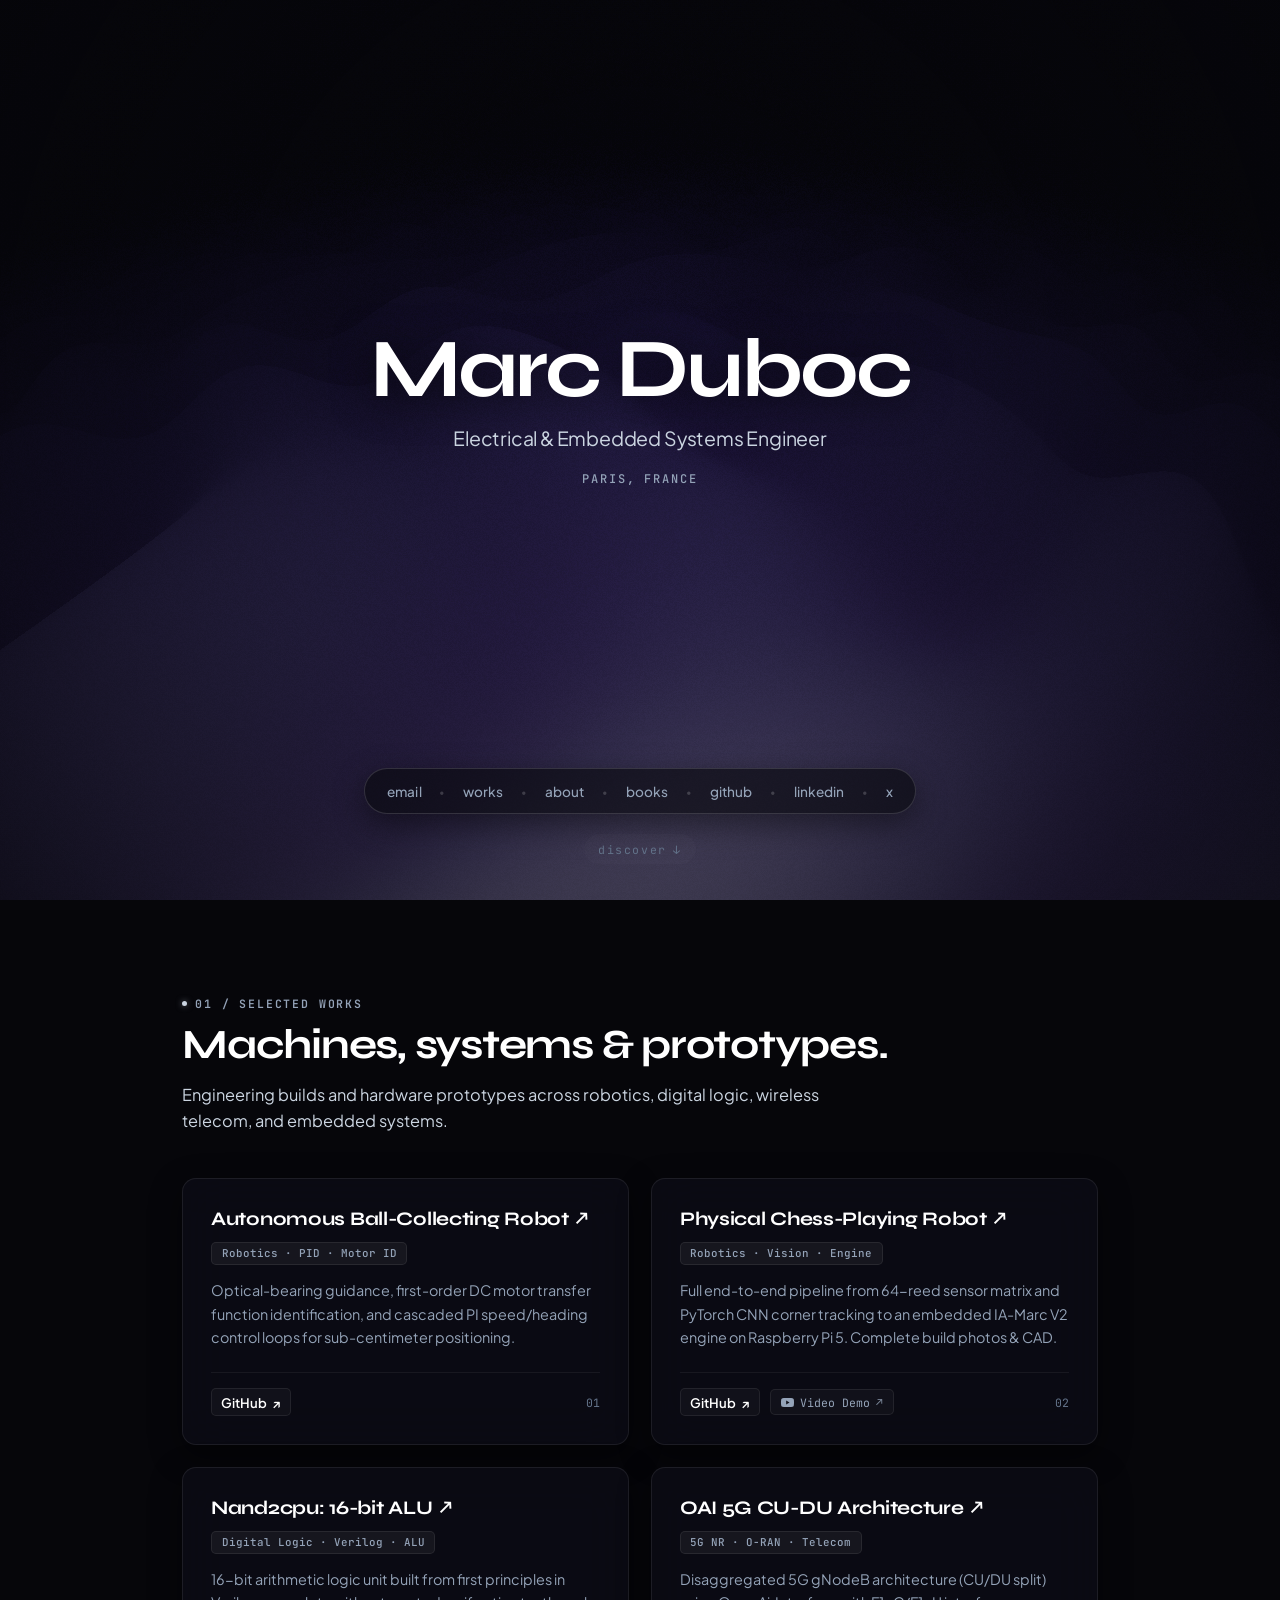
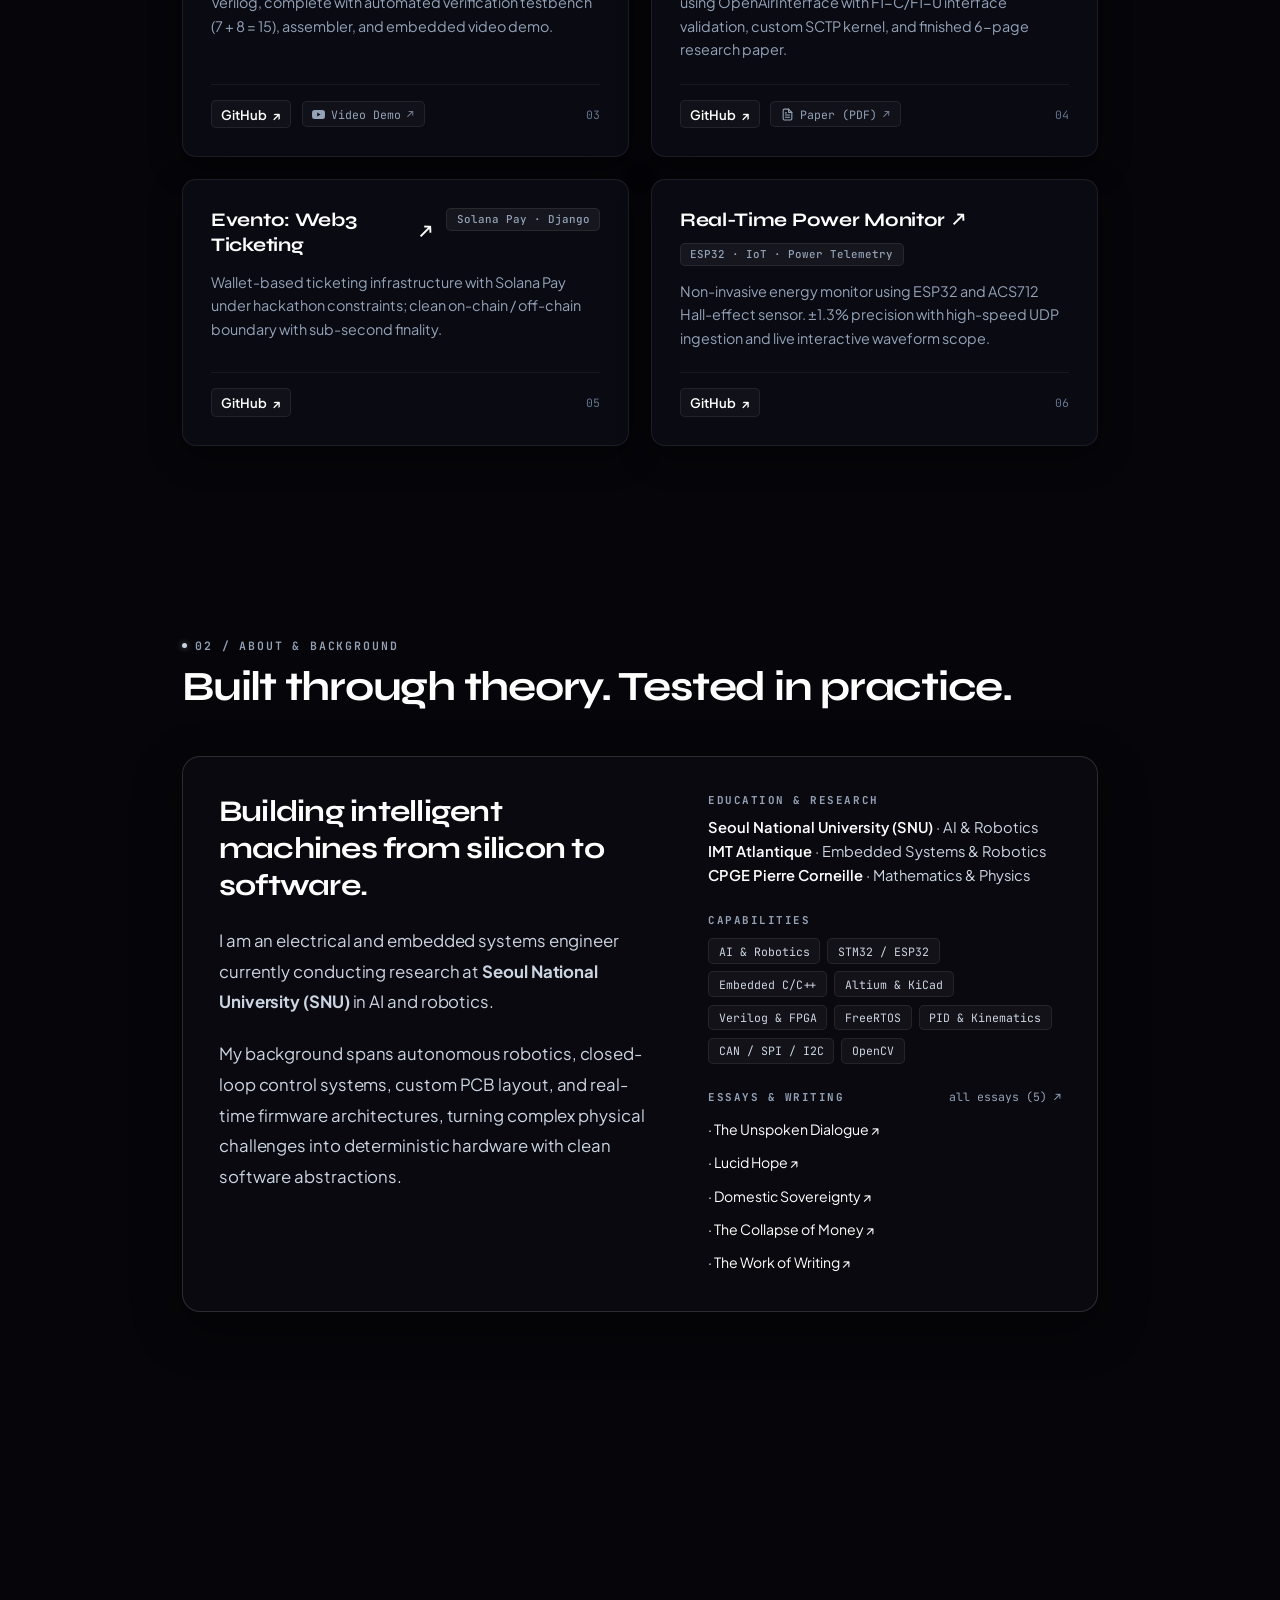
==== index.html @ 036d7900 "feat: complete portfolio with interactive easter eggs & modular architecture" ====
<!doctype html>
<html lang="en">
  <head>
    <meta charset="UTF-8" />
    <meta name="viewport" content="width=device-width, initial-scale=1.0" />
    <title>Marc Duboc · Electrical & Embedded Systems Engineer</title>
    <meta name="description" content="Marc Duboc · Electrical and embedded systems engineer building autonomous machines, digital hardware, and real-time systems." />
    <meta name="keywords" content="Marc Duboc, Electrical Engineering, Embedded Systems, Robotics, PCB Design, STM32, ESP32, FPGA, Verilog, Paris" />
    <meta name="author" content="Marc Duboc" />

    <!-- Canonical URL -->
    <link rel="canonical" href="https://promaa.live/" />

    <!-- Open Graph / Facebook / LinkedIn -->
    <meta property="og:type" content="website" />
    <meta property="og:url" content="https://promaa.live/" />
    <meta property="og:title" content="Marc Duboc · Electrical & Embedded Systems Engineer" />
    <meta property="og:description" content="Marc Duboc · Electrical and embedded systems engineer building autonomous machines, digital hardware, and real-time systems." />
    <meta property="og:image" content="https://promaa.live/assets/images/og.png" />
    <meta property="og:image:width" content="1200" />
    <meta property="og:image:height" content="630" />
    <meta property="og:site_name" content="Marc Duboc" />

    <!-- Twitter / X -->
    <meta name="twitter:card" content="summary_large_image" />
    <meta name="twitter:url" content="https://promaa.live/" />
    <meta name="twitter:title" content="Marc Duboc · Electrical & Embedded Systems Engineer" />
    <meta name="twitter:description" content="Marc Duboc · Electrical and embedded systems engineer building autonomous machines, digital hardware, and real-time systems." />
    <meta name="twitter:image" content="https://promaa.live/assets/images/og.png" />
    <meta name="twitter:creator" content="@proma__" />
    <meta name="twitter:site" content="@proma__" />

    <!-- Google Fonts Preconnect & Preload -->
    <link rel="preconnect" href="https://fonts.googleapis.com" />
    <link rel="preconnect" href="https://fonts.gstatic.com" crossorigin />
    <link rel="preload" as="style" href="https://fonts.googleapis.com/css2?family=JetBrains+Mono:wght@400;500;700&family=Plus+Jakarta+Sans:wght@300;400;500;600;700&family=Syne:wght@600;700;800&display=swap" />
    <link href="https://fonts.googleapis.com/css2?family=JetBrains+Mono:wght@400;500;700&family=Plus+Jakarta+Sans:wght@300;400;500;600;700&family=Syne:wght@600;700;800&display=swap" rel="stylesheet" />

    <!-- Pure Static Stylesheet (Zero Build Step) -->
    <link rel="stylesheet" href="assets/css/style.css" />

    <!-- Favicon: Dark purple interlocking C circles -->
    <link rel="icon" type="image/svg+xml" href="favicon.svg" />

    <!-- JSON-LD Structured Data: Person Schema -->
    <script type="application/ld+json">
    {
      "@context": "https://schema.org",
      "@type": "Person",
      "name": "Marc Duboc",
      "jobTitle": "Electrical & Embedded Systems Engineer",
      "email": "mailto:marc.duboc.pro@proton.me",
      "url": "https://promaa.live/",
      "image": "https://promaa.live/assets/images/og.png",
      "sameAs": [
        "https://github.com/promaaa",
        "https://linkedin.com/in/marc-duboc-072932316",
        "https://x.com/proma__",
        "https://www.youtube.com/@promaa_"
      ],
      "address": {
        "@type": "PostalAddress",
        "addressLocality": "Paris",
        "addressCountry": "France"
      }
    }
    </script>
  </head>
  <body>
    <!-- Persistent Background Canvas: Native WebGL 2.0 Raymarched Wave Field (Zero Dependencies) -->
    <div id="waves-container" class="waves-bg-container"></div>

    <!-- Soft Overlay Vignette -->
    <div class="overlay-vignette"></div>

    <!-- Floating Quick-Dock Navigation (Appears on Scroll) -->
    <header id="floating-dock" class="floating-dock-header" aria-label="Quick navigation">
      <div class="dock-pill">
        <a href="#" class="dock-logo" onclick="window.scrollTo({ top: 0, behavior: 'smooth' }); return false;" aria-label="Scroll to top">MD</a>
        <nav class="dock-nav">
          <a href="#works" class="dock-link">works</a>
          <a href="#about" class="dock-link">about</a>
          <a href="#books" class="dock-link">books</a>
          <a href="./essays/" class="dock-link">essays</a>
          <a href="#contact" class="dock-link">contact</a>
        </nav>
        <a href="#" class="dock-top-btn" onclick="window.scrollTo({ top: 0, behavior: 'smooth' }); return false;" title="Back to top" aria-label="Back to top">↑</a>
      </div>
    </header>

    <!-- ====================================================================
         1. Hero Viewport (100vh)
         ==================================================================== -->
    <header class="hero-viewport">
      <div class="hero-center">
        <h1 class="hero-title">Marc Duboc</h1>
        <p class="hero-subtitle">Electrical & Embedded Systems Engineer</p>
        <div class="hero-location-row">
          <div class="hero-location" id="secret-hero-trigger" style="cursor: pointer;" title="Paris, France">Paris, France</div>
        </div>
      </div>

      <!-- Minimalist Navigation Pill -->
      <div class="hero-footer-nav">
        <nav class="nav-pill" aria-label="Primary navigation">
          <a
            href="mailto:marc.duboc.pro@proton.me"
            class="nav-link-btn"
            title="Send email"
          >
            email
          </a>
          <span class="nav-sep" aria-hidden="true">•</span>
          <a href="#works" class="nav-link-btn">works</a>
          <span class="nav-sep" aria-hidden="true">•</span>
          <a href="#about" class="nav-link-btn">about</a>
          <span class="nav-sep" aria-hidden="true">•</span>
          <a href="#books" class="nav-link-btn">books</a>
          <span class="nav-sep" aria-hidden="true">•</span>
          <a
            href="https://github.com/promaaa"
            target="_blank"
            rel="noopener noreferrer"
            class="nav-link-btn"
          >
            github
          </a>
          <span class="nav-sep" aria-hidden="true">•</span>
          <a
            href="https://linkedin.com/in/marc-duboc-072932316"
            target="_blank"
            rel="noopener noreferrer"
            class="nav-link-btn"
          >
            linkedin
          </a>
          <span class="nav-sep" aria-hidden="true">•</span>
          <a
            href="https://x.com/proma__"
            target="_blank"
            rel="noopener noreferrer"
            class="nav-link-btn"
          >
            x
          </a>
        </nav>

        <a href="#works" class="scroll-hint" aria-label="Scroll to works">
          <span>discover</span>
          <span>↓</span>
        </a>
      </div>
    </header>

    <!-- ====================================================================
         2. Main Scrollable Content
         ==================================================================== -->
    <main class="content-wrapper">
      <!-- Section: Works -->
      <section id="works" class="page-section">
        <div class="container">
          <div class="section-header">
            <div class="section-kicker">
              <span class="kicker-dot"></span>
              <span>01 / Selected Works</span>
            </div>
            <h2 class="section-title">Machines, systems & prototypes.</h2>
            <p class="section-intro">
              Engineering builds and hardware prototypes across robotics, digital logic, wireless telecom, and embedded systems.
            </p>
          </div>

          <div class="works-grid">
            <!-- 01: Ball Collecting Robot -->
            <article class="work-card" data-href="https://github.com/promaaa/ball-collecting-robots">
              <div>
                <div class="work-card-top">
                  <h3 class="work-card-title">
                    <a
                      href="https://github.com/promaaa/ball-collecting-robots"
                      target="_blank"
                      rel="noopener noreferrer"
                      class="work-card-title-link"
                    >
                      <span>Autonomous Ball-Collecting Robot</span>
                      <span>↗</span>
                    </a>
                  </h3>
                  <span class="work-card-tag">Robotics · PID · Motor ID</span>
                </div>
                <p class="work-card-desc">
                  Optical-bearing guidance, first-order DC motor transfer function identification, and cascaded PI speed/heading control loops for sub-centimeter positioning.
                </p>
              </div>
              <div class="work-card-footer">
                <div class="work-card-actions">
                  <a
                    href="https://github.com/promaaa/ball-collecting-robots"
                    target="_blank"
                    rel="noopener noreferrer"
                    class="work-card-link-text"
                  >
                    <span>GitHub</span>
                    <span>↗</span>
                  </a>
                </div>
                <span class="work-card-index">01</span>
              </div>
            </article>

            <!-- 02: Chess Robot -->
            <article class="work-card" data-href="https://github.com/promaaa/smart-chess">
              <div>
                <div class="work-card-top">
                  <h3 class="work-card-title">
                    <a
                      href="https://github.com/promaaa/smart-chess"
                      target="_blank"
                      rel="noopener noreferrer"
                      class="work-card-title-link"
                    >
                      <span>Physical Chess-Playing Robot</span>
                      <span>↗</span>
                    </a>
                  </h3>
                  <span class="work-card-tag">Robotics · Vision · Engine</span>
                </div>
                <p class="work-card-desc">
                  Full end-to-end pipeline from 64-reed sensor matrix and PyTorch CNN corner tracking to an embedded IA-Marc V2 engine on Raspberry Pi 5. Complete build photos &amp; CAD.
                </p>
              </div>
              <div class="work-card-footer">
                <div class="work-card-actions">
                  <a
                    href="https://github.com/promaaa/smart-chess"
                    target="_blank"
                    rel="noopener noreferrer"
                    class="work-card-link-text"
                  >
                    <span>GitHub</span>
                    <span>↗</span>
                  </a>
                  <a
                    href="https://www.youtube.com/watch?v=5BC216xx9qs"
                    target="_blank"
                    rel="noopener noreferrer"
                    class="work-card-sub-link"
                    title="Watch project video demo on YouTube"
                  >
                    <svg class="link-svg" viewBox="0 0 24 24" fill="currentColor" aria-hidden="true">
                      <path d="M23.498 6.186a3.016 3.016 0 0 0-2.122-2.136C19.505 3.545 12 3.545 12 3.545s-7.505 0-9.377.505A3.017 3.017 0 0 0 .502 6.186C0 8.07 0 12 0 12s0 3.93.502 5.814a3.016 3.016 0 0 0 2.122 2.136c1.871.505 9.376.505 9.376.505s7.505 0 9.377-.505a3.015 3.015 0 0 0 2.122-2.136C24 15.93 24 12 24 12s0-3.93-.502-5.814zM9.545 15.568V8.432L15.818 12l-6.273 3.568z"/>
                    </svg>
                    <span>Video Demo</span>
                    <span class="sub-arrow">↗</span>
                  </a>
                </div>
                <span class="work-card-index">02</span>
              </div>
            </article>

            <!-- 03: Nand2cpu ALU -->
            <article class="work-card" data-href="https://github.com/promaaa/nand2cpu">
              <div>
                <div class="work-card-top">
                  <h3 class="work-card-title">
                    <a
                      href="https://github.com/promaaa/nand2cpu"
                      target="_blank"
                      rel="noopener noreferrer"
                      class="work-card-title-link"
                    >
                      <span>Nand2cpu: 16-bit ALU</span>
                      <span>↗</span>
                    </a>
                  </h3>
                  <span class="work-card-tag">Digital Logic · Verilog · ALU</span>
                </div>
                <p class="work-card-desc">
                  16-bit arithmetic logic unit built from first principles in Verilog, complete with automated verification testbench (7 + 8 = 15), assembler, and embedded video demo.
                </p>
              </div>
              <div class="work-card-footer">
                <div class="work-card-actions">
                  <a
                    href="https://github.com/promaaa/nand2cpu"
                    target="_blank"
                    rel="noopener noreferrer"
                    class="work-card-link-text"
                  >
                    <span>GitHub</span>
                    <span>↗</span>
                  </a>
                  <a
                    href="https://www.youtube.com/watch?v=wIBkvQ6MfKQ"
                    target="_blank"
                    rel="noopener noreferrer"
                    class="work-card-sub-link"
                    title="Watch video demo on YouTube"
                  >
                    <svg class="link-svg" viewBox="0 0 24 24" fill="currentColor" aria-hidden="true">
                      <path d="M23.498 6.186a3.016 3.016 0 0 0-2.122-2.136C19.505 3.545 12 3.545 12 3.545s-7.505 0-9.377.505A3.017 3.017 0 0 0 .502 6.186C0 8.07 0 12 0 12s0 3.93.502 5.814a3.016 3.016 0 0 0 2.122 2.136c1.871.505 9.376.505 9.376.505s7.505 0 9.377-.505a3.015 3.015 0 0 0 2.122-2.136C24 15.93 24 12 24 12s0-3.93-.502-5.814zM9.545 15.568V8.432L15.818 12l-6.273 3.568z"/>
                    </svg>
                    <span>Video Demo</span>
                    <span class="sub-arrow">↗</span>
                  </a>
                </div>
                <span class="work-card-index">03</span>
              </div>
            </article>

            <!-- 04: OAI 5G CU-DU Lab -->
            <article class="work-card" data-href="https://github.com/promaaa/oai-cu-du-lab">
              <div>
                <div class="work-card-top">
                  <h3 class="work-card-title">
                    <a
                      href="https://github.com/promaaa/oai-cu-du-lab"
                      target="_blank"
                      rel="noopener noreferrer"
                      class="work-card-title-link"
                    >
                      <span>OAI 5G CU-DU Architecture</span>
                      <span>↗</span>
                    </a>
                  </h3>
                  <span class="work-card-tag">5G NR · O-RAN · Telecom</span>
                </div>
                <p class="work-card-desc">
                  Disaggregated 5G gNodeB architecture (CU/DU split) using OpenAirInterface with F1-C/F1-U interface validation, custom SCTP kernel, and finished 6-page research paper.
                </p>
              </div>
              <div class="work-card-footer">
                <div class="work-card-actions">
                  <a
                    href="https://github.com/promaaa/oai-cu-du-lab"
                    target="_blank"
                    rel="noopener noreferrer"
                    class="work-card-link-text"
                  >
                    <span>GitHub</span>
                    <span>↗</span>
                  </a>
                  <a
                    href="assets/docs/oai-5g-research-paper.pdf"
                    target="_blank"
                    rel="noopener noreferrer"
                    class="work-card-sub-link"
                    title="Download 6-page research paper PDF"
                  >
                    <svg class="link-svg" viewBox="0 0 24 24" fill="none" stroke="currentColor" stroke-width="2" stroke-linecap="round" stroke-linejoin="round" aria-hidden="true">
                      <path d="M14 2H6a2 2 0 0 0-2 2v16a2 2 0 0 0 2 2h12a2 2 0 0 0 2-2V8z"/>
                      <polyline points="14 2 14 8 20 8"/>
                      <line x1="16" y1="13" x2="8" y2="13"/>
                      <line x1="16" y1="17" x2="8" y2="17"/>
                      <polyline points="10 9 9 9 8 9"/>
                    </svg>
                    <span>Paper (PDF)</span>
                    <span class="sub-arrow">↗</span>
                  </a>
                </div>
                <span class="work-card-index">04</span>
              </div>
            </article>

            <!-- 05: Evento -->
            <article class="work-card" data-href="https://github.com/promaaa/evento">
              <div>
                <div class="work-card-top">
                  <h3 class="work-card-title">
                    <a
                      href="https://github.com/promaaa/evento"
                      target="_blank"
                      rel="noopener noreferrer"
                      class="work-card-title-link"
                    >
                      <span>Evento: Web3 Ticketing</span>
                      <span>↗</span>
                    </a>
                  </h3>
                  <span class="work-card-tag">Solana Pay · Django</span>
                </div>
                <p class="work-card-desc">
                  Wallet-based ticketing infrastructure with Solana Pay under hackathon constraints; clean on-chain / off-chain boundary with sub-second finality.
                </p>
              </div>
              <div class="work-card-footer">
                <div class="work-card-actions">
                  <a
                    href="https://github.com/promaaa/evento"
                    target="_blank"
                    rel="noopener noreferrer"
                    class="work-card-link-text"
                  >
                    <span>GitHub</span>
                    <span>↗</span>
                  </a>
                </div>
                <span class="work-card-index">05</span>
              </div>
            </article>

            <!-- 06: Real-time Power Monitor -->
            <article class="work-card" data-href="https://github.com/promaaa/smart_grid_JPA">
              <div>
                <div class="work-card-top">
                  <h3 class="work-card-title">
                    <a
                      href="https://github.com/promaaa/smart_grid_JPA"
                      target="_blank"
                      rel="noopener noreferrer"
                      class="work-card-title-link"
                    >
                      <span>Real-Time Power Monitor</span>
                      <span>↗</span>
                    </a>
                  </h3>
                  <span class="work-card-tag">ESP32 · IoT · Power Telemetry</span>
                </div>
                <p class="work-card-desc">
                  Non-invasive energy monitor using ESP32 and ACS712 Hall-effect sensor. ±1.3% precision with high-speed UDP ingestion and live interactive waveform scope.
                </p>
              </div>
              <div class="work-card-footer">
                <div class="work-card-actions">
                  <a
                    href="https://github.com/promaaa/smart_grid_JPA"
                    target="_blank"
                    rel="noopener noreferrer"
                    class="work-card-link-text"
                  >
                    <span>GitHub</span>
                    <span>↗</span>
                  </a>
                </div>
                <span class="work-card-index">06</span>
              </div>
            </article>
          </div>
        </div>
      </section>

      <!-- Section: About -->
      <section id="about" class="page-section">
        <div class="container">
          <div class="section-header">
            <div class="section-kicker">
              <span class="kicker-dot"></span>
              <span>02 / About & Background</span>
            </div>
            <h2 class="section-title">Built through theory. Tested in practice.</h2>
          </div>

          <div class="silver-panel about-grid">
            <div class="about-narrative">
              <h3 class="about-headline">
                Building intelligent machines from silicon to software.
              </h3>
              <p class="about-p">
                I am an electrical and embedded systems engineer currently conducting research at <strong>Seoul National University (SNU)</strong> in AI and robotics.
              </p>
              <p class="about-p">
                My background spans autonomous robotics, closed-loop control systems, custom PCB layout, and real-time firmware architectures, turning complex physical challenges into deterministic hardware with clean software abstractions.
              </p>
            </div>

            <div class="about-side">
              <div class="about-block">
                <span class="about-label">Education & Research</span>
                <p class="about-val">
                  <strong>Seoul National University (SNU)</strong> · AI & Robotics<br>
                  <strong>IMT Atlantique</strong> · Embedded Systems & Robotics<br>
                  <strong>CPGE Pierre Corneille</strong> · Mathematics & Physics
                </p>
              </div>

              <div class="about-block">
                <span class="about-label">Capabilities</span>
                <div class="caps-pills">
                  <span class="cap-pill">AI & Robotics</span>
                  <span class="cap-pill">STM32 / ESP32</span>
                  <span class="cap-pill">Embedded C/C++</span>
                  <span class="cap-pill">Altium & KiCad</span>
                  <span class="cap-pill">Verilog & FPGA</span>
                  <span class="cap-pill">FreeRTOS</span>
                  <span class="cap-pill">PID & Kinematics</span>
                  <span class="cap-pill">CAN / SPI / I2C</span>
                  <span class="cap-pill">OpenCV</span>
                </div>
              </div>

              <div class="about-block">
                <div style="display: flex; justify-content: space-between; align-items: baseline;">
                  <span class="about-label">Essays & Writing</span>
                  <a href="./essays/" style="font-family: var(--font-mono); font-size: 0.72rem; color: var(--silver-muted); text-decoration: none;">all essays (5) ↗</a>
                </div>
                <div class="about-essays-list">
                  <a href="./essays/unspoken-dialogue/" class="about-essay-link">· The Unspoken Dialogue ↗</a>
                  <a href="./essays/lucid-hope/" class="about-essay-link">· Lucid Hope ↗</a>
                  <a href="./essays/domestic-sovereignty/" class="about-essay-link">· Domestic Sovereignty ↗</a>
                  <a href="./essays/collapse-of-money/" class="about-essay-link">· The Collapse of Money ↗</a>
                  <a href="./essays/the-work-of-writing/" class="about-essay-link">· The Work of Writing ↗</a>
                </div>
              </div>
            </div>
          </div>
        </div>
      </section>

      <!-- Section: Favorite Books -->
      <section id="books" class="page-section">
        <div class="container">
          <div class="section-header">
            <div class="section-kicker">
              <span class="kicker-dot"></span>
              <span>03 / Favorite Books</span>
            </div>
            <h2 class="section-title">Ideas in the margins.</h2>
            <p class="section-intro">
              Three formative books and curated selections I would recommend to a friend.
            </p>
          </div>

          <div class="books-grid">
            <!-- Book 01: Atlas Shrugged -->
            <article class="book-card-small" id="book-card-atlas" style="cursor: pointer;" title="Atlas Shrugged · Click to unlock Easter egg">
              <div class="book-cover-wrap-small">
                <img
                  src="pictures/atlas-shrugged.jpg"
                  alt="Atlas Shrugged by Ayn Rand"
                  class="book-cover-img"
                  loading="lazy"
                  decoding="async"
                />
              </div>
              <span class="book-genre-tag">Philosophical Fiction · Individualism</span>
              <h3 class="book-title">Atlas Shrugged</h3>
              <p class="book-author">Ayn Rand</p>
            </article>

            <!-- Book 02: Monte Cristo -->
            <article class="book-card-small" id="book-card-montecristo" style="cursor: pointer;" title="Le Comte de Monte-Cristo · Click to unlock Easter egg">
              <div class="book-cover-wrap-small">
                <img
                  src="pictures/monteCristo.jpg"
                  alt="Le Comte de Monte-Cristo by Alexandre Dumas"
                  class="book-cover-img"
                  loading="lazy"
                  decoding="async"
                />
              </div>
              <span class="book-genre-tag">Classic Novel · Strategy</span>
              <h3 class="book-title">Le Comte de Monte-Cristo</h3>
              <p class="book-author">Alexandre Dumas</p>
            </article>

            <!-- Book 03: Manufacturing Consent -->
            <article class="book-card-small" id="book-card-consent" style="cursor: pointer;" title="Manufacturing Consent · Click to unlock Easter egg">
              <div class="book-cover-wrap-small">
                <img
                  src="pictures/manufacturing-consent.jpg"
                  alt="Manufacturing Consent by Chomsky and Herman"
                  class="book-cover-img"
                  loading="lazy"
                  decoding="async"
                />
              </div>
              <span class="book-genre-tag">Political Theory · Media</span>
              <h3 class="book-title">Manufacturing Consent</h3>
              <p class="book-author">Noam Chomsky & Edward S. Herman</p>
            </article>
          </div>

          <!-- Favorite Books Links -->
          <div class="books-links-bar">
            <a
              href="assets/docs/books-recommendations-en.pdf"
              target="_blank"
              rel="noopener noreferrer"
              class="books-list-link"
            >
              <span>Reading Field Guide (EN)</span>
              <span>↓</span>
            </a>
            <a
              href="assets/docs/livres-recommandes-fr.pdf"
              target="_blank"
              rel="noopener noreferrer"
              class="books-list-link"
            >
              <span>Guide de Lecture (FR)</span>
              <span>↓</span>
            </a>
          </div>
        </div>
      </section>

      <!-- Section: Contact -->
      <section id="contact" class="page-section">
        <div class="container">
          <div class="silver-panel contact-block">
            <div class="section-kicker">
              <span class="kicker-dot"></span>
              <span>04 / Connect</span>
            </div>
            <h2 class="section-title">Let’s build something worth testing.</h2>
            <p class="section-intro">
              Interested in robotics, embedded systems, and innovative engineering collaborations.
            </p>

            <a
              href="mailto:marc.duboc.pro@proton.me"
              class="contact-email-btn"
              onclick="copyEmail(this, event)"
              title="Click to copy address or send email"
            >
              <span class="email-address-text">marc.duboc.pro@proton.me</span>
              <span class="email-btn-icon-wrap" aria-hidden="true">
                <svg class="email-copy-icon icon-default" viewBox="0 0 24 24" fill="none" stroke="currentColor" stroke-width="2" stroke-linecap="round" stroke-linejoin="round">
                  <rect x="9" y="9" width="13" height="13" rx="2" ry="2"></rect>
                  <path d="M5 15H4a2 2 0 0 1-2-2V4a2 2 0 0 1 2-2h9a2 2 0 0 1 2 2v1"></path>
                </svg>
                <svg class="email-copy-icon icon-success" viewBox="0 0 24 24" fill="none" stroke="currentColor" stroke-width="2.5" stroke-linecap="round" stroke-linejoin="round">
                  <polyline points="20 6 9 17 4 12"></polyline>
                </svg>
              </span>
              <span class="email-btn-feedback">copied!</span>
            </a>

            <div class="contact-social-row">
              <a href="https://github.com/promaaa" target="_blank" rel="noopener noreferrer" class="social-link">
                GitHub ↗
              </a>
              <span class="nav-sep">•</span>
              <a href="https://linkedin.com/in/marc-duboc-072932316" target="_blank" rel="noopener noreferrer" class="social-link">
                LinkedIn ↗
              </a>
              <span class="nav-sep">•</span>
              <a href="https://x.com/proma__" target="_blank" rel="noopener noreferrer" class="social-link">
                X ↗
              </a>
              <span class="nav-sep">•</span>
              <a href="https://www.youtube.com/@promaa_" target="_blank" rel="noopener noreferrer" class="social-link">
                YouTube ↗
              </a>
            </div>
          </div>

          <!-- Bottom Footer -->
          <footer class="site-bottom-footer">
            <span>Marc Duboc / Electrical & Embedded Systems Engineer</span>
            <a href="#" class="back-to-top" onclick="window.scrollTo({ top: 0, behavior: 'smooth' }); return false;">
              Back to top ↑
            </a>
          </footer>
        </div>
      </section>
    </main>

    <!-- ====================================================================
         Full-Screen Cinematic Easter Egg: Who is John Galt?
         ==================================================================== -->
    <div
      id="galt-modal"
      class="galt-cinema-overlay"
      aria-hidden="true"
      role="dialog"
      aria-modal="true"
      aria-label="Who is John Galt?"
      onclick="closeGaltModal()"
    >
      <div class="galt-cinema-glow" aria-hidden="true"></div>
      <div class="galt-anamorphic-beam" aria-hidden="true"></div>
      
      <div class="galt-cinema-content">
        <div class="galt-cinema-title-wrap">
          <h1 class="galt-cinema-title">WHO IS JOHN GALT?</h1>
        </div>
        <div class="galt-cinema-line" aria-hidden="true"></div>
        <p class="galt-cinema-sub">The motor of the world.</p>
      </div>

      <div class="galt-cinema-exit" aria-hidden="true">
        <span>[ click anywhere or esc to return ]</span>
      </div>
    </div>

    <!-- ====================================================================
         Full-Screen Cinematic Easter Egg: The Count of Monte Cristo
         (Antique Parchment Manuscript)
         ==================================================================== -->
    <div
      id="montecristo-modal"
      class="montecristo-cinema-overlay"
      aria-hidden="true"
      role="dialog"
      aria-modal="true"
      aria-label="The Count of Monte Cristo: Wait and Hope"
      onclick="closeMontecristoModal()"
    >
      <div class="montecristo-candlelight-aura" aria-hidden="true"></div>
      
      <div class="montecristo-parchment-sheet" onclick="event.stopPropagation()">
        <div class="montecristo-parchment-inner">
          <div class="montecristo-header-seal">
            <span class="montecristo-location-tag">Château d’If · Marseille, 1838</span>
          </div>

          <h2 class="montecristo-parchment-title">Wait and Hope.</h2>

          <div class="montecristo-signature-row">
            <span class="montecristo-signature">— Alexandre Dumas · The Count of Monte Cristo</span>
            <button class="montecristo-wax-btn" onclick="closeMontecristoModal()">
              <span>✦ Close / Esc ✦</span>
            </button>
          </div>
        </div>
      </div>
    </div>

    <!-- ====================================================================
         Full-Screen Julian Assange Portrait Modal (Silent & Minimalist)
         ==================================================================== -->
    <div
      id="assange-modal"
      class="assange-portrait-overlay"
      aria-hidden="true"
      role="dialog"
      aria-modal="true"
      aria-label="Julian Assange Portrait"
      onclick="closeAssangeModal()"
    >
      <div class="assange-portrait-card" onclick="event.stopPropagation()">
        <div class="assange-img-wrapper">
          <img
            src="pictures/assange.jpg"
            alt="Julian Assange"
            class="assange-portrait-img"
            width="320"
            height="400"
            loading="lazy"
            decoding="async"
          />
        </div>

        <h2 class="assange-name">Julian Assange</h2>
        <div class="assange-title">WikiLeaks Founder · Publisher &amp; Journalist</div>
        <p class="assange-quote">“Courage is contagious.”</p>

        <button class="assange-close-btn" onclick="closeAssangeModal()">
          <span>[ Close / Esc ]</span>
        </button>
      </div>
    </div>

    <!-- Core Application & WebGL Scripts -->
    <script src="assets/js/waves.js" defer></script>
    <script src="assets/js/app.js" defer></script>
    <script src="assets/js/easter-eggs.js" defer></script>
  </body>
</html>
---- assets/css/style.css ----
/* ==========================================================================
   Marc Duboc / Minimalist Silver & Monochrome Design System
   Pure Static • High Performance • Fully Responsive on All Devices
   ========================================================================== */

:root {
  /* Core Background & Obsidian Palette */
  --bg-primary: #06060a;
  --bg-subtle: #090910;
  
  /* Silver & Monochrome Palette */
  --silver-bright: #ffffff;
  --silver-light: #f1f5f9;
  --silver-pure: #e2e8f0;
  --silver-medium: #cbd5e1;
  --silver-muted: #94a3b8;
  --silver-dim: #64748b;
  --silver-dark: #334155;
  
  /* Glass & Surfaces (Refined Obsidian Glass) */
  --silver-surface: rgba(10, 10, 16, 0.94);
  --silver-surface-hover: rgba(16, 16, 26, 0.98);
  --silver-surface-card: rgba(12, 12, 20, 0.90);
  --silver-surface-card-hover: rgba(18, 18, 30, 0.96);
  --glass-dock: rgba(10, 10, 16, 0.78);
  
  /* Hairline Borders */
  --silver-border-subtle: rgba(255, 255, 255, 0.08);
  --silver-border: rgba(255, 255, 255, 0.14);
  --silver-border-hover: rgba(255, 255, 255, 0.32);
  --silver-border-glow: rgba(255, 255, 255, 0.45);
  
  /* Typography */
  --font-display: 'Syne', -apple-system, BlinkMacSystemFont, 'Segoe UI', Roboto, sans-serif;
  --font-body: 'Plus Jakarta Sans', -apple-system, BlinkMacSystemFont, 'Segoe UI', Roboto, sans-serif;
  --font-mono: 'JetBrains Mono', ui-monospace, SFMono-Regular, Menlo, Monaco, Consolas, monospace;
  
  /* Motion & Layout */
  --ease-out: cubic-bezier(0.16, 1, 0.3, 1);
  --ease-smooth: cubic-bezier(0.4, 0, 0.2, 1);
  --container-max: 980px;
}

*, *::before, *::after {
  box-sizing: border-box;
  margin: 0;
  padding: 0;
}

html {
  scroll-behavior: smooth;
  background-color: var(--bg-primary);
  color: var(--silver-bright);
  font-family: var(--font-body);
  -webkit-font-smoothing: antialiased;
  -moz-osx-font-smoothing: grayscale;
  text-rendering: optimizeLegibility;
  -webkit-text-size-adjust: 100%;
}

body {
  min-height: 100vh;
  min-height: 100dvh;
  position: relative;
  overflow-x: hidden;
  background-color: var(--bg-primary);
  -webkit-tap-highlight-color: transparent;
}

/* Accessible Focus Styles */
:focus-visible {
  outline: 2px solid var(--silver-bright);
  outline-offset: 3px;
  border-radius: 4px;
}

/* Custom Scrollbar */
::-webkit-scrollbar {
  width: 6px;
  height: 6px;
}
::-webkit-scrollbar-track {
  background: var(--bg-primary);
}
::-webkit-scrollbar-thumb {
  background: rgba(255, 255, 255, 0.16);
  border-radius: 3px;
}
::-webkit-scrollbar-thumb:hover {
  background: rgba(255, 255, 255, 0.32);
}

/* Selection */
::selection {
  background: rgba(255, 255, 255, 0.22);
  color: #ffffff;
}

/* Persistent Background Canvas */
.waves-bg-container {
  position: fixed;
  inset: 0;
  width: 100vw;
  height: 100vh;
  height: 100dvh;
  z-index: 1;
  pointer-events: none;
}

/* Atmospheric Overlay Vignette */
.overlay-vignette {
  position: fixed;
  inset: 0;
  background: radial-gradient(
    circle at 50% 40%,
    rgba(6, 6, 10, 0.2) 0%,
    rgba(6, 6, 10, 0.82) 100%
  );
  pointer-events: none;
  z-index: 2;
}

/* Responsive Main Container */
.container {
  width: 100%;
  max-width: var(--container-max);
  margin: 0 auto;
  padding-left: clamp(1.2rem, 4vw, 2rem);
  padding-right: clamp(1.2rem, 4vw, 2rem);
}

/* ==========================================================================
   Floating Quick-Dock Header (Active on Scroll)
   ========================================================================== */
.floating-dock-header {
  position: fixed;
  top: 1rem;
  left: 0;
  right: 0;
  z-index: 100;
  display: flex;
  justify-content: center;
  pointer-events: none;
  opacity: 0;
  transform: translateY(-12px);
  transition: opacity 0.3s var(--ease-out), transform 0.3s var(--ease-out);
}

.floating-dock-header.is-scrolled {
  opacity: 1;
  transform: translateY(0);
  pointer-events: auto;
}

.dock-pill {
  display: inline-flex;
  align-items: center;
  gap: 0.75rem;
  padding: 0.45rem 1rem;
  border-radius: 9999px;
  background: var(--glass-dock);
  backdrop-filter: blur(20px);
  -webkit-backdrop-filter: blur(20px);
  border: 1px solid var(--silver-border);
  box-shadow: 0 12px 36px rgba(0, 0, 0, 0.5), 0 0 0 1px rgba(255, 255, 255, 0.05);
}

.dock-logo {
  font-family: var(--font-display);
  font-size: 0.85rem;
  font-weight: 700;
  color: var(--silver-bright);
  text-decoration: none;
  letter-spacing: -0.02em;
  padding-right: 0.35rem;
  border-right: 1px solid var(--silver-border-subtle);
}

.dock-nav {
  display: flex;
  align-items: center;
  gap: 0.85rem;
}

.dock-link {
  font-family: var(--font-body);
  font-size: 0.8rem;
  font-weight: 500;
  color: var(--silver-muted);
  text-decoration: none;
  transition: color 0.2s ease;
  letter-spacing: 0.01em;
}

.dock-link:hover {
  color: var(--silver-bright);
}

.dock-top-btn {
  font-family: var(--font-mono);
  font-size: 0.75rem;
  color: var(--silver-dim);
  text-decoration: none;
  padding: 0.2rem 0.5rem;
  border-radius: 9999px;
  background: rgba(255, 255, 255, 0.04);
  border: 1px solid var(--silver-border-subtle);
  transition: all 0.2s ease;
  margin-left: 0.25rem;
}

.dock-top-btn:hover {
  color: var(--silver-bright);
  background: rgba(255, 255, 255, 0.1);
}

/* ==========================================================================
   1. Hero Landing Viewport (100vh / 100dvh)
   ========================================================================== */
.hero-viewport {
  position: relative;
  z-index: 10;
  width: 100%;
  min-height: 100vh;
  min-height: 100dvh;
  display: flex;
  flex-direction: column;
  justify-content: space-between;
  align-items: center;
  padding: clamp(2rem, 5vh, 3.5rem) clamp(1.2rem, 4vw, 2.5rem);
  padding-top: max(clamp(2rem, 5vh, 3.5rem), env(safe-area-inset-top));
  padding-bottom: max(clamp(1.5rem, 4vh, 2.5rem), env(safe-area-inset-bottom));
  animation: fadeInPure 1.1s var(--ease-out) forwards;
}

@keyframes fadeInPure {
  0% {
    opacity: 0;
    transform: translateY(14px);
  }
  100% {
    opacity: 1;
    transform: translateY(0);
  }
}

.hero-center {
  margin: auto 0;
  text-align: center;
  display: flex;
  flex-direction: column;
  align-items: center;
  gap: 0.75rem;
  user-select: none;
  max-width: 90vw;
}

.hero-title {
  font-family: var(--font-display);
  font-size: clamp(2.4rem, 7.8vw, 5.2rem);
  font-weight: 700;
  letter-spacing: -0.035em;
  line-height: 1.04;
  color: var(--silver-bright);
  text-shadow: 0 4px 40px rgba(0, 0, 0, 0.7);
  word-break: break-word;
}

.hero-subtitle {
  font-family: var(--font-body);
  font-size: clamp(0.95rem, 2.2vw, 1.22rem);
  font-weight: 400;
  letter-spacing: -0.01em;
  color: var(--silver-medium);
  max-width: 600px;
  line-height: 1.45;
}

.hero-location-row {
  display: inline-flex;
  align-items: center;
  gap: 0.6rem;
  margin-top: 0.4rem;
}

.hero-location {
  font-family: var(--font-mono);
  font-size: clamp(0.68rem, 1.8vw, 0.75rem);
  font-weight: 500;
  letter-spacing: 0.16em;
  text-transform: uppercase;
  color: var(--silver-muted);
}

.hero-status {
  display: inline-flex;
  align-items: center;
  gap: 0.4rem;
  font-family: var(--font-mono);
  font-size: 0.68rem;
  font-weight: 500;
  letter-spacing: 0.05em;
  color: var(--silver-medium);
  background: rgba(255, 255, 255, 0.04);
  border: 1px solid var(--silver-border);
  border-radius: 9999px;
  padding: 0.25rem 0.75rem;
}

.status-dot {
  width: 6px;
  height: 6px;
  border-radius: 50%;
  background: #4ade80;
  box-shadow: 0 0 8px rgba(74, 222, 128, 0.7);
}

/* Minimalist Hero Navigation Pill */
.hero-footer-nav {
  width: 100%;
  display: flex;
  flex-direction: column;
  align-items: center;
  gap: 1.25rem;
}

.nav-pill {
  display: inline-flex;
  align-items: center;
  justify-content: center;
  flex-wrap: wrap;
  gap: 0.85rem 1.1rem;
  padding: 0.65rem 1.4rem;
  border-radius: 9999px;
  background: rgba(10, 10, 16, 0.65);
  backdrop-filter: blur(24px);
  -webkit-backdrop-filter: blur(24px);
  border: 1px solid var(--silver-border);
  box-shadow: 0 10px 32px rgba(0, 0, 0, 0.45);
  max-width: 96vw;
}

.nav-link-btn, .nav-item {
  font-family: var(--font-body);
  font-size: 0.85rem;
  font-weight: 500;
  color: var(--silver-muted);
  text-decoration: none;
  background: none;
  border: none;
  cursor: pointer;
  padding: 0.2rem 0;
  transition: all 0.25s ease;
  letter-spacing: 0.01em;
  display: inline-flex;
  align-items: center;
}

.nav-link-btn:hover, .nav-item:hover {
  color: var(--silver-bright);
  text-shadow: 0 0 12px rgba(255, 255, 255, 0.6);
}

.nav-link-btn:active, .nav-item:active {
  transform: scale(0.96);
}

.nav-sep {
  color: rgba(255, 255, 255, 0.18);
  font-size: 0.65rem;
  user-select: none;
}

.scroll-hint {
  font-family: var(--font-mono);
  font-size: 0.72rem;
  letter-spacing: 0.14em;
  color: var(--silver-dim);
  text-decoration: none;
  transition: all 0.2s ease;
  display: inline-flex;
  align-items: center;
  gap: 0.4rem;
  padding: 0.4rem 0.8rem;
  border-radius: 9999px;
  background: rgba(255, 255, 255, 0.02);
  border: 1px solid transparent;
}

.scroll-hint:hover {
  color: var(--silver-bright);
  background: rgba(255, 255, 255, 0.05);
  border-color: var(--silver-border-subtle);
  transform: translateY(2px);
}

/* ==========================================================================
   2. Main Content & Silver Section Architecture
   ========================================================================== */
.content-wrapper {
  position: relative;
  z-index: 10;
  padding-bottom: clamp(4rem, 8vh, 6rem);
}

.page-section {
  padding: clamp(3.5rem, 8vw, 6rem) 0;
  content-visibility: auto;
  contain-intrinsic-size: 1px 650px;
}

/* Minimalist Section Header */
.section-header {
  margin-bottom: clamp(1.75rem, 4vw, 2.75rem);
}

.section-kicker {
  font-family: var(--font-mono);
  font-size: 0.72rem;
  font-weight: 600;
  letter-spacing: 0.16em;
  text-transform: uppercase;
  color: var(--silver-muted);
  margin-bottom: 0.65rem;
  display: flex;
  align-items: center;
  gap: 0.5rem;
}

.kicker-dot {
  width: 5px;
  height: 5px;
  border-radius: 50%;
  background: var(--silver-medium);
  box-shadow: 0 0 6px rgba(203, 213, 225, 0.5);
}

.section-title {
  font-family: var(--font-display);
  font-size: clamp(1.75rem, 4.2vw, 2.6rem);
  font-weight: 700;
  letter-spacing: -0.03em;
  line-height: 1.16;
  color: var(--silver-bright);
  margin-bottom: 0.75rem;
}

.section-intro {
  font-size: clamp(0.92rem, 1.8vw, 1.02rem);
  color: var(--silver-medium);
  max-width: 640px;
  line-height: 1.62;
}

/* Silver Glass Panel */
.silver-panel {
  background: var(--silver-surface);
  backdrop-filter: blur(24px);
  -webkit-backdrop-filter: blur(24px);
  border: 1px solid var(--silver-border);
  border-radius: 18px;
  padding: clamp(1.4rem, 3.5vw, 2.25rem);
  box-shadow: 0 16px 48px rgba(0, 0, 0, 0.45);
  transition: border-color 0.3s ease, box-shadow 0.3s ease;
}

.silver-panel:hover {
  border-color: var(--silver-border-hover);
  box-shadow: 0 20px 54px rgba(0, 0, 0, 0.55);
}

/* ==========================================================================
   3. Works Section (Fluid Grid & Interactive Cards)
   ========================================================================== */
.works-grid {
  display: grid;
  grid-template-columns: repeat(auto-fill, minmax(min(100%, 360px), 1fr));
  gap: clamp(1rem, 2.5vw, 1.35rem);
}

.work-card {
  display: flex;
  flex-direction: column;
  justify-content: space-between;
  padding: clamp(1.3rem, 3vw, 1.75rem);
  border-radius: 14px;
  background: var(--silver-surface-card);
  backdrop-filter: blur(24px);
  -webkit-backdrop-filter: blur(24px);
  border: 1px solid var(--silver-border-subtle);
  box-shadow: 0 10px 32px rgba(0, 0, 0, 0.45);
  text-decoration: none;
  transition: all 0.28s var(--ease-out);
  position: relative;
  overflow: hidden;
  cursor: pointer;
}

.work-card::before {
  content: '';
  position: absolute;
  top: 0;
  left: 0;
  right: 0;
  height: 1px;
  background: linear-gradient(90deg, transparent, rgba(255, 255, 255, 0.35), transparent);
  opacity: 0;
  transition: opacity 0.3s ease;
}

.work-card:hover {
  background: var(--silver-surface-card-hover);
  border-color: var(--silver-border-hover);
  transform: translateY(-3px);
  box-shadow: 0 16px 40px rgba(0, 0, 0, 0.55);
}

.work-card:active {
  transform: translateY(-1px) scale(0.99);
}

.work-card:hover::before {
  opacity: 1;
}

.work-card-top {
  display: flex;
  justify-content: space-between;
  align-items: flex-start;
  flex-wrap: wrap;
  gap: 0.65rem 0.85rem;
  margin-bottom: 0.85rem;
}

.work-card-title {
  font-family: var(--font-display);
  font-size: clamp(1.08rem, 2vw, 1.2rem);
  font-weight: 700;
  color: var(--silver-bright);
  letter-spacing: -0.015em;
  line-height: 1.28;
  flex: 1;
  min-width: 200px;
}

.work-card-title-link {
  color: inherit;
  text-decoration: none;
  display: inline-flex;
  align-items: center;
  gap: 0.35rem;
  transition: color 0.2s ease;
}

.work-card-title-link:hover {
  color: #ffffff;
}

.work-card-tag {
  font-family: var(--font-mono);
  font-size: 0.68rem;
  font-weight: 500;
  padding: 0.25rem 0.6rem;
  border-radius: 5px;
  background: rgba(255, 255, 255, 0.05);
  color: var(--silver-muted);
  border: 1px solid var(--silver-border-subtle);
  line-height: 1.2;
}

.work-card-desc {
  font-size: 0.9rem;
  line-height: 1.64;
  color: var(--silver-muted);
  margin-bottom: 1.35rem;
}

.work-card-footer {
  display: flex;
  justify-content: space-between;
  align-items: center;
  padding-top: 0.95rem;
  border-top: 1px solid rgba(255, 255, 255, 0.06);
  gap: 0.75rem;
  flex-wrap: wrap;
}

.work-card-actions {
  display: flex;
  align-items: center;
  gap: 0.65rem;
  flex-wrap: wrap;
}

.work-card-link-text {
  font-family: var(--font-body);
  font-size: 0.82rem;
  font-weight: 600;
  color: var(--silver-bright);
  text-decoration: none;
  transition: color 0.2s ease, text-shadow 0.2s ease;
  display: inline-flex;
  align-items: center;
  gap: 0.35rem;
  padding: 0.3rem 0.55rem;
  border-radius: 5px;
  background: rgba(255, 255, 255, 0.03);
  border: 1px solid var(--silver-border-subtle);
}

.work-card-link-text:hover,
.work-card:hover .work-card-link-text {
  color: #ffffff;
  background: rgba(255, 255, 255, 0.08);
  border-color: var(--silver-border);
  text-shadow: 0 0 10px rgba(255, 255, 255, 0.4);
}

.work-card-sub-link {
  display: inline-flex;
  align-items: center;
  gap: 0.38rem;
  font-family: var(--font-mono);
  font-size: 0.72rem;
  color: var(--silver-muted);
  text-decoration: none;
  padding: 0.3rem 0.6rem;
  border-radius: 5px;
  background: rgba(255, 255, 255, 0.03);
  border: 1px solid var(--silver-border-subtle);
  transition: all 0.2s ease;
  position: relative;
  z-index: 2;
}

.work-card-sub-link:hover {
  color: var(--silver-bright);
  background: rgba(255, 255, 255, 0.09);
  border-color: var(--silver-border-hover);
  transform: translateY(-1px);
}

.work-card-sub-link .link-svg {
  flex-shrink: 0;
  width: 13px;
  height: 13px;
}

.work-card-sub-link .sub-arrow {
  font-size: 0.7rem;
  opacity: 0.8;
}

.work-card-index {
  font-family: var(--font-mono);
  font-size: 0.72rem;
  color: var(--silver-dim);
}

/* ==========================================================================
   4. About Section (Responsive Architecture)
   ========================================================================== */
.about-grid {
  display: grid;
  grid-template-columns: 1.25fr 1fr;
  gap: clamp(1.75rem, 4vw, 3rem);
  align-items: start;
}

.about-narrative {
  display: flex;
  flex-direction: column;
  gap: 1.35rem;
}

.about-headline {
  font-family: var(--font-display);
  font-size: clamp(1.45rem, 3vw, 1.88rem);
  font-weight: 700;
  line-height: 1.24;
  letter-spacing: -0.025em;
  color: var(--silver-bright);
}

.about-p {
  font-size: clamp(0.94rem, 1.6vw, 1.05rem);
  line-height: 1.82;
  color: var(--silver-medium);
  letter-spacing: -0.005em;
}

.about-side {
  display: flex;
  flex-direction: column;
  gap: 1.6rem;
}

.about-block {
  display: flex;
  flex-direction: column;
  gap: 0.5rem;
}

.about-label {
  font-family: var(--font-mono);
  font-size: 0.68rem;
  font-weight: 700;
  letter-spacing: 0.14em;
  color: var(--silver-muted);
  text-transform: uppercase;
}

.about-val {
  font-size: 0.92rem;
  line-height: 1.65;
  color: var(--silver-medium);
}

.about-val strong {
  color: var(--silver-bright);
  font-weight: 600;
}

.caps-pills {
  display: flex;
  flex-wrap: wrap;
  gap: 0.45rem;
  margin-top: 0.2rem;
}

.cap-pill {
  font-family: var(--font-mono);
  font-size: 0.72rem;
  padding: 0.28rem 0.6rem;
  border-radius: 5px;
  background: rgba(255, 255, 255, 0.04);
  border: 1px solid var(--silver-border-subtle);
  color: var(--silver-medium);
  transition: all 0.2s ease;
  user-select: none;
}

.cap-pill:hover {
  background: rgba(255, 255, 255, 0.09);
  color: var(--silver-bright);
  border-color: var(--silver-border);
  transform: translateY(-1px);
}

.about-essays-list {
  display: flex;
  flex-direction: column;
  gap: 0.45rem;
  margin-top: 0.25rem;
}

.about-essay-link {
  font-size: 0.88rem;
  color: var(--silver-bright);
  text-decoration: none;
  transition: all 0.2s ease;
  padding: 0.25rem 0;
  display: inline-flex;
  align-items: center;
  gap: 0.25rem;
}

.about-essay-link:hover {
  color: #ffffff;
  transform: translateX(3px);
}

/* ==========================================================================
   5. Favorite Books Section (Fluid & Minimalist)
   ========================================================================== */
.books-grid {
  display: grid;
  grid-template-columns: repeat(auto-fit, minmax(min(100%, 260px), 1fr));
  gap: clamp(1rem, 2.5vw, 1.25rem);
  margin-bottom: 1.75rem;
}

.book-card-small {
  display: flex;
  flex-direction: column;
  padding: 1.25rem;
  border-radius: 12px;
  background: var(--silver-surface-card);
  backdrop-filter: blur(24px);
  -webkit-backdrop-filter: blur(24px);
  border: 1px solid var(--silver-border-subtle);
  box-shadow: 0 8px 24px rgba(0, 0, 0, 0.4);
  transition: all 0.25s var(--ease-out);
}

.book-card-small:hover {
  background: var(--silver-surface-card-hover);
  border-color: var(--silver-border-hover);
  transform: translateY(-3px);
}

.book-cover-wrap-small {
  width: 100%;
  aspect-ratio: 2 / 3;
  border-radius: 8px;
  overflow: hidden;
  margin-bottom: 0.95rem;
  border: 1px solid var(--silver-border-subtle);
  background: rgba(0, 0, 0, 0.6);
  position: relative;
}

.book-cover-img {
  width: 100%;
  height: 100%;
  object-fit: cover;
  display: block;
  transition: transform 0.35s ease;
}

.book-card-small:hover .book-cover-img {
  transform: scale(1.03);
}

.book-genre-tag {
  font-family: var(--font-mono);
  font-size: 0.65rem;
  color: var(--silver-muted);
  text-transform: uppercase;
  letter-spacing: 0.08em;
  margin-bottom: 0.25rem;
}

.book-title {
  font-family: var(--font-display);
  font-size: 1.05rem;
  font-weight: 700;
  color: var(--silver-bright);
  letter-spacing: -0.015em;
  margin-bottom: 0.2rem;
  line-height: 1.3;
}

.book-author {
  font-family: var(--font-mono);
  font-size: 0.76rem;
  color: var(--silver-muted);
}

.books-links-bar {
  display: flex;
  justify-content: center;
  align-items: center;
  gap: 0.85rem;
  flex-wrap: wrap;
  padding: 1.15rem;
  border-radius: 12px;
  background: var(--silver-surface-card);
  border: 1px solid var(--silver-border-subtle);
}

.books-list-link {
  display: inline-flex;
  align-items: center;
  gap: 0.45rem;
  padding: 0.55rem 1.15rem;
  border-radius: 9999px;
  background: rgba(255, 255, 255, 0.04);
  border: 1px solid var(--silver-border);
  color: var(--silver-bright);
  font-family: var(--font-mono);
  font-size: 0.78rem;
  text-decoration: none;
  transition: all 0.2s ease;
}

.books-list-link:hover {
  background: rgba(255, 255, 255, 0.1);
  border-color: var(--silver-border-hover);
  transform: translateY(-1px);
}

.books-list-link:active {
  transform: scale(0.97);
}

/* ==========================================================================
   6. Contact Section & Coordinates
   ========================================================================== */
.contact-block {
  display: flex;
  flex-direction: column;
  align-items: center;
  text-align: center;
  padding: clamp(2.5rem, 6vw, 4rem) clamp(1.2rem, 4vw, 2.5rem);
  gap: 1.5rem;
}

.contact-email-btn {
  display: inline-flex;
  align-items: center;
  justify-content: center;
  gap: 0.65rem;
  padding: 0.85rem clamp(1.2rem, 3vw, 1.85rem);
  border-radius: 9999px;
  background: var(--silver-surface-card);
  backdrop-filter: blur(20px);
  -webkit-backdrop-filter: blur(20px);
  border: 1px solid var(--silver-border);
  color: var(--silver-bright);
  font-family: var(--font-mono);
  font-size: clamp(0.78rem, 2.5vw, 0.95rem);
  font-weight: 500;
  cursor: pointer;
  transition: all 0.25s ease;
  position: relative;
  text-decoration: none;
  max-width: 100%;
}

.contact-email-btn:hover {
  background: var(--silver-surface-card-hover);
  border-color: var(--silver-border-hover);
  transform: translateY(-2px);
  box-shadow: 0 10px 28px rgba(0, 0, 0, 0.4);
  color: var(--silver-bright);
}

.contact-email-btn:active {
  transform: translateY(0) scale(0.98);
}

.email-address-text {
  word-break: break-all;
}

.email-btn-icon-wrap {
  display: inline-flex;
  align-items: center;
  justify-content: center;
  color: var(--silver-muted);
  flex-shrink: 0;
  transition: color 0.2s ease;
}

.contact-email-btn:hover .email-btn-icon-wrap {
  color: var(--silver-bright);
}

.email-copy-icon {
  width: 15px;
  height: 15px;
  display: block;
}

.email-copy-icon.icon-success {
  display: none;
}

.contact-email-btn.copied .email-copy-icon.icon-default {
  display: none;
}

.contact-email-btn.copied .email-copy-icon.icon-success {
  display: block;
  color: #4ade80;
}

.email-btn-feedback {
  display: none;
  font-family: var(--font-mono);
  font-size: 0.75rem;
  letter-spacing: 0.1em;
  text-transform: uppercase;
  color: #4ade80;
}

.contact-email-btn.copied .email-btn-feedback {
  display: inline;
}

.contact-email-btn.copied .email-address-text {
  opacity: 0.65;
}

.contact-social-row {
  display: flex;
  align-items: center;
  gap: clamp(0.75rem, 2vw, 1.5rem);
  flex-wrap: wrap;
  justify-content: center;
  padding: 0.5rem 0;
}

.social-link {
  font-family: var(--font-mono);
  font-size: 0.82rem;
  color: var(--silver-muted);
  text-decoration: none;
  transition: color 0.2s ease;
  padding: 0.35rem 0.5rem;
  display: inline-flex;
  align-items: center;
}

.social-link:hover {
  color: var(--silver-bright);
}

/* Page Bottom Footer */
.site-bottom-footer {
  width: 100%;
  display: flex;
  justify-content: space-between;
  align-items: center;
  padding: 2.25rem 0;
  border-top: 1px solid rgba(255, 255, 255, 0.06);
  font-family: var(--font-mono);
  font-size: 0.75rem;
  color: var(--silver-dim);
  flex-wrap: wrap;
  gap: 1rem;
}

.back-to-top {
  color: var(--silver-muted);
  text-decoration: none;
  transition: color 0.2s ease;
  padding: 0.3rem 0;
}

.back-to-top:hover {
  color: var(--silver-bright);
}

/* ==========================================================================
   Responsive Breakpoints & Touch Ergonomics
   ========================================================================== */
@media (max-width: 768px) {
  .hero-viewport {
    padding-left: 1.25rem;
    padding-right: 1.25rem;
  }

  .nav-pill {
    gap: 0.6rem 0.85rem;
    padding: 0.55rem 1rem;
    border-radius: 24px;
  }

  .nav-link-btn, .nav-item {
    font-size: 0.82rem;
  }

  .dock-pill {
    padding: 0.4rem 0.85rem;
    gap: 0.55rem;
  }

  .dock-link {
    font-size: 0.75rem;
  }

  .about-grid {
    grid-template-columns: 1fr;
    gap: 2rem;
  }

  .works-grid {
    grid-template-columns: 1fr;
  }

  .silver-panel {
    padding: 1.4rem;
    border-radius: 14px;
  }
}

@media (max-width: 480px) {
  .nav-pill {
    border-radius: 20px;
    padding: 0.6rem 0.85rem;
    gap: 0.45rem 0.7rem;
  }

  .nav-sep {
    font-size: 0.55rem;
  }

  .hero-title {
    font-size: clamp(2.2rem, 11vw, 3.2rem);
  }

  .contact-block {
    padding: 2.2rem 1.1rem;
  }

  .contact-social-row {
    gap: 0.4rem 0.8rem;
  }

  .site-bottom-footer {
    flex-direction: column;
    align-items: center;
    text-align: center;
    gap: 0.75rem;
  }
}

/* ==========================================================================
   7. John Galt Full-Screen Cinematic Easter Egg
   ========================================================================== */
.galt-cinema-overlay {
  position: fixed;
  inset: 0;
  z-index: 100000;
  display: flex;
  flex-direction: column;
  align-items: center;
  justify-content: center;
  padding: clamp(1.5rem, 5vw, 3rem);
  background: rgba(3, 3, 7, 0.96);
  backdrop-filter: blur(36px);
  -webkit-backdrop-filter: blur(36px);
  opacity: 0;
  visibility: hidden;
  pointer-events: none;
  cursor: pointer;
  user-select: none;
  transition: opacity 0.8s cubic-bezier(0.16, 1, 0.3, 1), visibility 0.8s cubic-bezier(0.16, 1, 0.3, 1);
  overflow: hidden;
}

.galt-cinema-overlay.is-active {
  opacity: 1;
  visibility: visible;
  pointer-events: auto;
}

/* Ambient Anamorphic Light Flare & Energy Core */
.galt-cinema-glow {
  position: absolute;
  top: 50%;
  left: 50%;
  transform: translate(-50%, -50%);
  width: min(90vw, 750px);
  height: min(90vw, 750px);
  background: radial-gradient(
    circle,
    rgba(82, 39, 255, 0.32) 0%,
    rgba(255, 159, 252, 0.16) 35%,
    rgba(82, 39, 255, 0.05) 60%,
    transparent 75%
  );
  filter: blur(60px);
  pointer-events: none;
  opacity: 0;
  transition: opacity 1.8s ease;
}

.galt-cinema-overlay.is-active .galt-cinema-glow {
  opacity: 1;
  animation: galtCinemaPulse 6s ease-in-out infinite alternate;
}

@keyframes galtCinemaPulse {
  0% {
    transform: translate(-50%, -50%) scale(0.85);
    opacity: 0.7;
  }
  100% {
    transform: translate(-50%, -50%) scale(1.18);
    opacity: 1;
  }
}

/* Anamorphic Horizontal Horizon Beam */
.galt-anamorphic-beam {
  position: absolute;
  top: 50%;
  left: 0;
  right: 0;
  height: 2px;
  transform: translateY(-50%) scaleX(0);
  background: linear-gradient(
    90deg,
    transparent 0%,
    rgba(82, 39, 255, 0.4) 15%,
    rgba(255, 159, 252, 0.95) 45%,
    #ffffff 50%,
    rgba(255, 159, 252, 0.95) 55%,
    rgba(82, 39, 255, 0.4) 85%,
    transparent 100%
  );
  box-shadow: 0 0 30px rgba(255, 159, 252, 0.8), 0 0 60px rgba(82, 39, 255, 0.6);
  pointer-events: none;
  transition: transform 1.6s cubic-bezier(0.16, 1, 0.3, 1) 0.2s;
}

.galt-cinema-overlay.is-active .galt-anamorphic-beam {
  transform: translateY(-50%) scaleX(1);
}

/* Content Staging */
.galt-cinema-content {
  position: relative;
  z-index: 10;
  display: flex;
  flex-direction: column;
  align-items: center;
  justify-content: center;
  text-align: center;
  max-width: 1000px;
  gap: clamp(1.25rem, 3vw, 2rem);
}

/* Main Cinematic Title */
.galt-cinema-title-wrap {
  position: relative;
  overflow: visible;
  padding: 0.5rem 1rem;
}

.galt-cinema-title {
  font-family: var(--font-display);
  font-size: clamp(2.2rem, 7.5vw, 5.6rem);
  font-weight: 800;
  letter-spacing: clamp(0.15em, 1.4vw, 0.42em);
  line-height: 1.08;
  text-transform: uppercase;
  color: #ffffff;
  margin: 0;
  padding-left: clamp(0.15em, 1.4vw, 0.42em); /* Balances extra letter-spacing */
  opacity: 0;
  filter: blur(20px);
  transform: scale(0.92);
  transition: all 1.8s cubic-bezier(0.16, 1, 0.3, 1) 0.35s;
  text-shadow: 0 0 40px rgba(255, 255, 255, 0.5), 0 0 90px rgba(255, 159, 252, 0.4), 0 0 140px rgba(82, 39, 255, 0.3);
}

.galt-cinema-overlay.is-active .galt-cinema-title {
  opacity: 1;
  filter: blur(0px);
  transform: scale(1);
}

/* Enigmatic Subtitle */
.galt-cinema-sub {
  font-family: var(--font-body);
  font-size: clamp(0.88rem, 2.2vw, 1.25rem);
  font-weight: 300;
  letter-spacing: clamp(0.25em, 0.8vw, 0.48em);
  text-transform: uppercase;
  color: rgba(226, 232, 240, 0.82);
  padding-left: clamp(0.25em, 0.8vw, 0.48em);
  opacity: 0;
  filter: blur(12px);
  transform: translateY(14px);
  transition: all 1.6s cubic-bezier(0.16, 1, 0.3, 1) 1.1s;
}

.galt-cinema-overlay.is-active .galt-cinema-sub {
  opacity: 1;
  filter: blur(0px);
  transform: translateY(0);
}

/* Atmospheric Horizon Divider Line */
.galt-cinema-line {
  width: 80px;
  height: 1px;
  background: linear-gradient(90deg, transparent, rgba(255, 255, 255, 0.6), transparent);
  opacity: 0;
  transform: scaleX(0);
  transition: all 1.4s ease 1.5s;
}

.galt-cinema-overlay.is-active .galt-cinema-line {
  opacity: 1;
  transform: scaleX(1);
}

/* Minimalist Dismiss Cue */
.galt-cinema-exit {
  position: absolute;
  bottom: clamp(2rem, 5vh, 3.5rem);
  left: 0;
  right: 0;
  text-align: center;
  font-family: var(--font-mono);
  font-size: clamp(0.68rem, 1.6vw, 0.78rem);
  letter-spacing: 0.18em;
  text-transform: uppercase;
  color: var(--silver-dim);
  opacity: 0;
  transition: opacity 1.2s ease 2.0s, color 0.2s ease;
  pointer-events: none;
}

.galt-cinema-overlay.is-active .galt-cinema-exit {
  opacity: 0.75;
}

.galt-cinema-overlay:hover .galt-cinema-exit {
  color: var(--silver-bright);
}

@media (max-width: 640px) {
  .galt-cinema-title {
    font-size: clamp(1.9rem, 9vw, 3.2rem);
    letter-spacing: clamp(0.12em, 1vw, 0.28em);
    padding-left: clamp(0.12em, 1vw, 0.28em);
  }

  .galt-cinema-sub {
    font-size: clamp(0.78rem, 3.2vw, 0.98rem);
    letter-spacing: clamp(0.18em, 0.6vw, 0.32em);
    padding-left: clamp(0.18em, 0.6vw, 0.32em);
  }
}

/* ==========================================================================
   8. The Count of Monte Cristo: Antique French Parchment Manuscript
   ========================================================================== */
.montecristo-cinema-overlay {
  position: fixed;
  inset: 0;
  z-index: 100000;
  display: flex;
  align-items: center;
  justify-content: center;
  padding: clamp(1rem, 4vw, 2.5rem);
  background: 
    radial-gradient(circle at 50% 25%, rgba(245, 158, 11, 0.38) 0%, rgba(180, 83, 9, 0.3) 30%, rgba(88, 28, 12, 0.85) 65%, #180904 100%),
    radial-gradient(circle at 85% 80%, rgba(217, 119, 6, 0.18) 0%, transparent 50%),
    #140703;
  backdrop-filter: blur(16px);
  -webkit-backdrop-filter: blur(16px);
  opacity: 0;
  visibility: hidden;
  pointer-events: none;
  cursor: pointer;
  user-select: none;
  transition: opacity 0.6s cubic-bezier(0.16, 1, 0.3, 1), visibility 0.6s cubic-bezier(0.16, 1, 0.3, 1);
  overflow-y: auto;
}

.montecristo-cinema-overlay.is-active {
  opacity: 1;
  visibility: visible;
  pointer-events: auto;
}

/* Warm Ambient Candlelight Aura */
.montecristo-candlelight-aura {
  position: absolute;
  top: 30%;
  left: 50%;
  transform: translate(-50%, -50%);
  width: min(95vw, 850px);
  height: min(95vw, 850px);
  background: radial-gradient(circle, rgba(251, 191, 36, 0.28) 0%, rgba(217, 119, 6, 0.16) 40%, transparent 70%);
  filter: blur(60px);
  pointer-events: none;
  animation: candleAuraPulse 4.5s ease-in-out infinite alternate;
}

@keyframes candleAuraPulse {
  0% { transform: translate(-50%, -50%) scale(0.9); opacity: 0.75; }
  50% { transform: translate(-49%, -51%) scale(1.06); opacity: 0.98; }
  100% { transform: translate(-50%, -50%) scale(1.14); opacity: 0.82; }
}

/* Antique French Aged Parchment Document */
.montecristo-parchment-sheet {
  position: relative;
  z-index: 10;
  width: 100%;
  max-width: 520px;
  background: #f4ecda;
  background-image: 
    radial-gradient(ellipse at center, rgba(255, 255, 255, 0.5) 0%, rgba(220, 202, 168, 0.6) 100%),
    linear-gradient(to right, rgba(160, 120, 70, 0.15) 0%, transparent 15%, transparent 85%, rgba(160, 120, 70, 0.15) 100%);
  color: #291811;
  border-radius: 4px;
  padding: clamp(1.8rem, 4.5vw, 2.5rem) clamp(1.5rem, 4.5vw, 2.4rem);
  box-shadow: 
    0 30px 80px rgba(0, 0, 0, 0.85),
    0 0 100px rgba(217, 119, 6, 0.25),
    0 0 0 1px #bda27e,
    inset 0 0 60px rgba(160, 120, 70, 0.35);
  text-align: center;
  transform: scale(0.92) rotate(-0.5deg);
  opacity: 0;
  transition: transform 0.7s cubic-bezier(0.16, 1, 0.3, 1), opacity 0.7s cubic-bezier(0.16, 1, 0.3, 1);
  border: 1px solid #d4be9b;
}

.montecristo-cinema-overlay.is-active .montecristo-parchment-sheet {
  transform: scale(1) rotate(0deg);
  opacity: 1;
}

/* Ornate Inner Engraved Border */
.montecristo-parchment-inner {
  border: 2px double #8c6843;
  padding: clamp(1.4rem, 3vw, 2rem) clamp(1.2rem, 3vw, 1.8rem);
  position: relative;
}

.montecristo-parchment-inner::before {
  content: '✦';
  position: absolute;
  top: -10px;
  left: 50%;
  transform: translateX(-50%);
  background: #f4ecda;
  padding: 0 8px;
  color: #8c6843;
  font-size: 0.9rem;
}

.montecristo-header-seal {
  margin-bottom: 1rem;
}

.montecristo-location-tag {
  font-family: var(--font-mono);
  font-size: 0.75rem;
  font-weight: 700;
  letter-spacing: 0.25em;
  text-transform: uppercase;
  color: #78522b;
  display: block;
}

.montecristo-parchment-title {
  font-family: var(--font-display);
  font-size: clamp(2rem, 6vw, 3rem);
  font-weight: 800;
  letter-spacing: clamp(0.08em, 0.6vw, 0.18em);
  line-height: 1.15;
  color: #1a0f0a;
  text-transform: uppercase;
  margin: 0 0 1.25rem 0;
  border-bottom: 1px solid rgba(140, 104, 67, 0.4);
  padding-bottom: 1rem;
}

.montecristo-signature-row {
  display: flex;
  flex-direction: column;
  align-items: center;
  gap: 1.1rem;
  margin-top: 0.5rem;
}

.montecristo-signature {
  font-family: var(--font-display);
  font-size: 0.95rem;
  font-style: italic;
  font-weight: 700;
  color: #5c3818;
}

.montecristo-wax-btn {
  display: inline-flex;
  align-items: center;
  gap: 0.4rem;
  padding: 0.45rem 1.2rem;
  border-radius: 9999px;
  background: #8b1d1d;
  border: 1px solid #6b1414;
  color: #fef2f2;
  font-family: var(--font-mono);
  font-size: 0.72rem;
  font-weight: 700;
  letter-spacing: 0.1em;
  text-transform: uppercase;
  box-shadow: 0 4px 10px rgba(139, 29, 29, 0.4);
  cursor: pointer;
  transition: all 0.2s ease;
}

.montecristo-wax-btn:hover {
  background: #a82424;
  transform: translateY(-1px);
}

/* ==========================================================================
   9. Julian Assange Portrait Modal (Silent & Minimalist)
   ========================================================================== */
.assange-portrait-overlay {
  position: fixed;
  inset: 0;
  z-index: 100000;
  display: flex;
  align-items: center;
  justify-content: center;
  padding: clamp(1rem, 4vw, 2.5rem);
  background: rgba(3, 6, 15, 0.92);
  backdrop-filter: blur(28px);
  -webkit-backdrop-filter: blur(28px);
  opacity: 0;
  visibility: hidden;
  pointer-events: none;
  cursor: pointer;
  user-select: none;
  transition: opacity 0.5s cubic-bezier(0.16, 1, 0.3, 1), visibility 0.5s cubic-bezier(0.16, 1, 0.3, 1);
  overflow-y: auto;
}

.assange-portrait-overlay.is-active {
  opacity: 1;
  visibility: visible;
  pointer-events: auto;
}

.assange-portrait-card {
  position: relative;
  z-index: 10;
  display: flex;
  flex-direction: column;
  align-items: center;
  text-align: center;
  max-width: 480px;
  width: 100%;
  background: linear-gradient(180deg, rgba(30, 41, 59, 0.7) 0%, rgba(15, 23, 42, 0.95) 100%);
  border: 1px solid rgba(255, 255, 255, 0.12);
  border-radius: 16px;
  padding: clamp(1.5rem, 4vw, 2.25rem);
  box-shadow: 0 30px 80px rgba(0, 0, 0, 0.9), 0 0 50px rgba(148, 163, 184, 0.1);
  transform: scale(0.92) translateY(10px);
  opacity: 0;
  transition: transform 0.6s cubic-bezier(0.16, 1, 0.3, 1), opacity 0.6s cubic-bezier(0.16, 1, 0.3, 1);
}

.assange-portrait-overlay.is-active .assange-portrait-card {
  transform: scale(1) translateY(0);
  opacity: 1;
}

.assange-img-wrapper {
  position: relative;
  width: min(80vw, 320px);
  height: min(100vw, 400px);
  border-radius: 12px;
  overflow: hidden;
  margin-bottom: 1.25rem;
  border: 1px solid rgba(255, 255, 255, 0.15);
  box-shadow: 0 16px 36px rgba(0, 0, 0, 0.6);
  background: #090d16;
}

.assange-portrait-img {
  width: 100%;
  height: 100%;
  object-fit: cover;
  object-position: center top;
  filter: grayscale(85%) contrast(1.15) brightness(0.95);
  transition: filter 0.4s ease;
}

.assange-portrait-card:hover .assange-portrait-img {
  filter: grayscale(0%) contrast(1.05) brightness(1);
}

.assange-name {
  font-family: var(--font-display);
  font-size: clamp(1.5rem, 4.5vw, 2rem);
  font-weight: 800;
  letter-spacing: 0.06em;
  color: #ffffff;
  margin: 0 0 0.35rem 0;
  text-transform: uppercase;
}

.assange-title {
  font-family: var(--font-mono);
  font-size: 0.78rem;
  font-weight: 600;
  letter-spacing: 0.14em;
  text-transform: uppercase;
  color: var(--silver-muted);
  margin-bottom: 0.85rem;
}

.assange-quote {
  font-family: var(--font-body);
  font-size: 0.95rem;
  font-style: italic;
  color: rgba(226, 232, 240, 0.85);
  margin: 0 0 1.25rem 0;
}

.assange-close-btn {
  background: rgba(255, 255, 255, 0.08);
  border: 1px solid rgba(255, 255, 255, 0.2);
  color: #f1f5f9;
  padding: 0.45rem 1.25rem;
  border-radius: 9999px;
  font-family: var(--font-mono);
  font-size: 0.72rem;
  font-weight: 600;
  letter-spacing: 0.1em;
  text-transform: uppercase;
  cursor: pointer;
  transition: all 0.2s ease;
}

.assange-close-btn:hover {
  background: rgba(255, 255, 255, 0.2);
  border-color: rgba(255, 255, 255, 0.4);
  color: #ffffff;
  transform: translateY(-1px);
}

@media (prefers-reduced-motion: reduce) {
  *, *::before, *::after {
    animation-duration: 0.01ms !important;
    animation-iteration-count: 1 !important;
    transition-duration: 0.01ms !important;
    scroll-behavior: auto !important;
  }
}
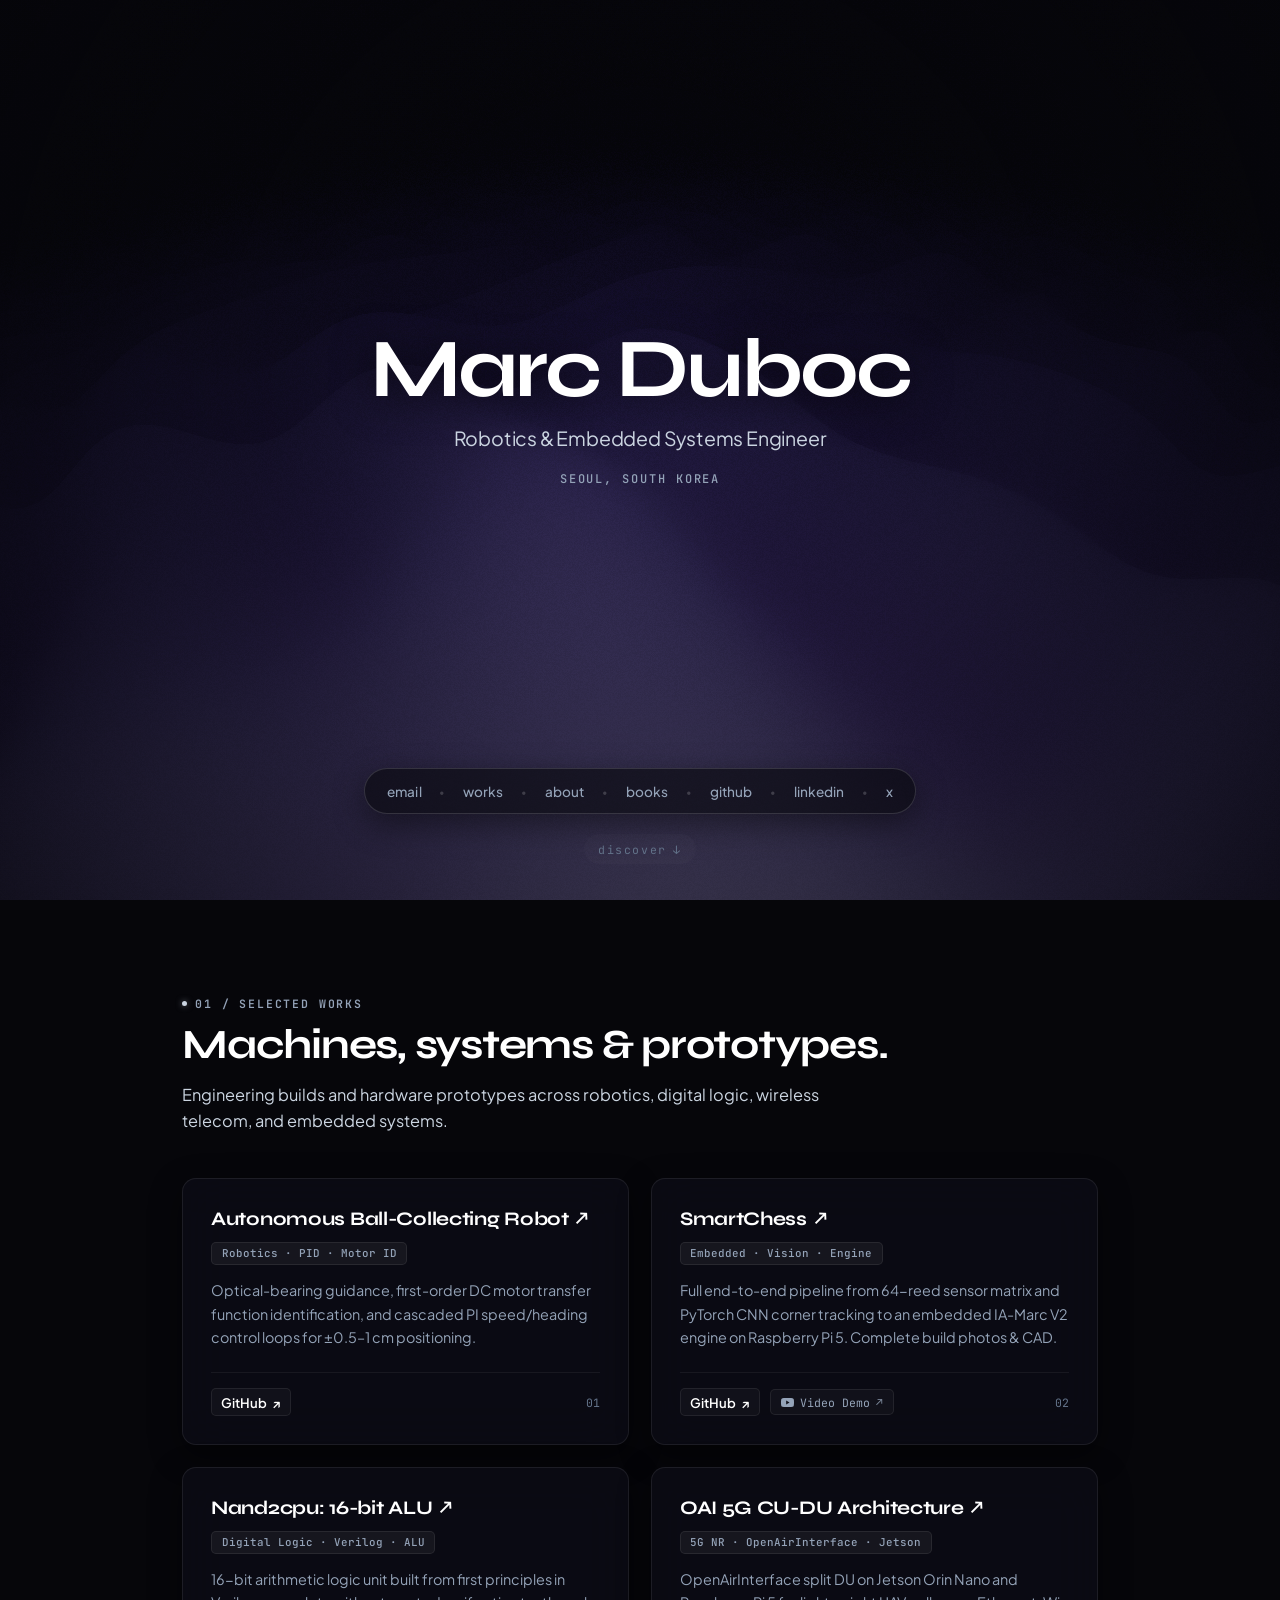
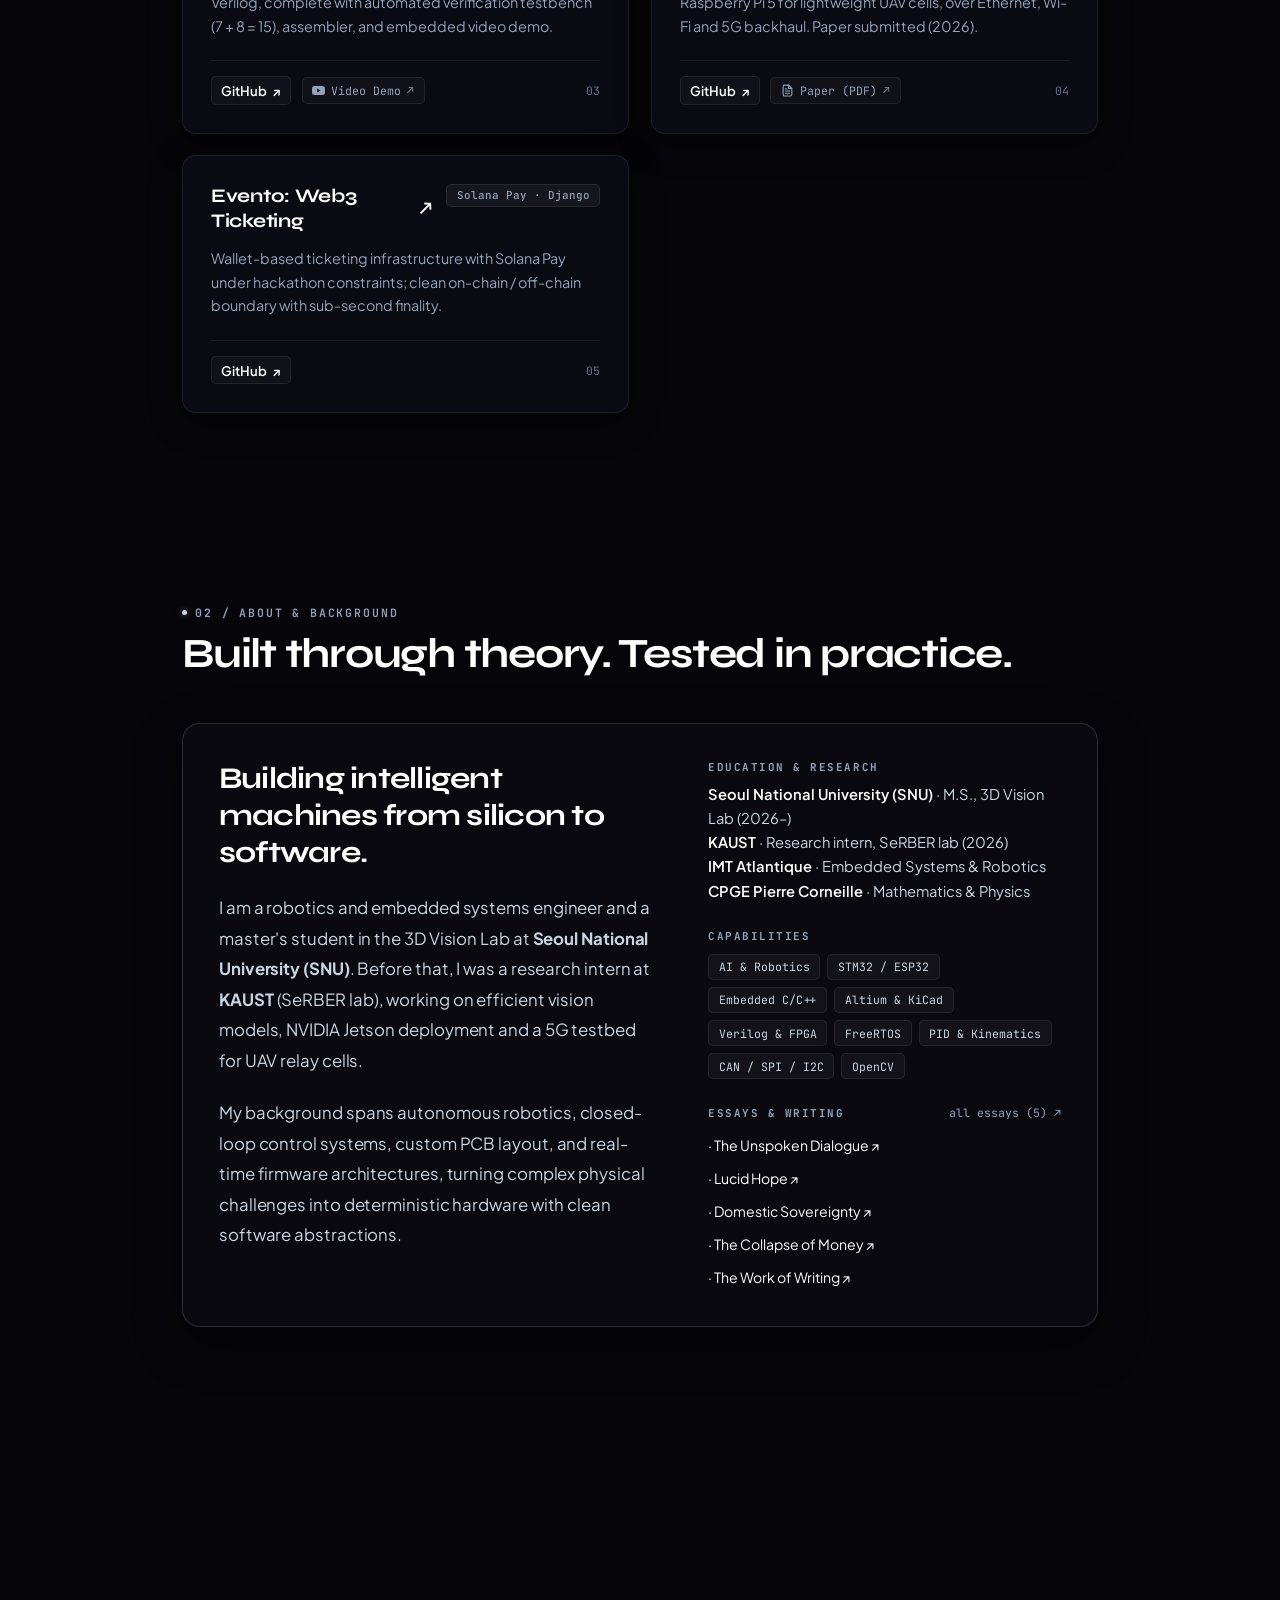
==== commit 0139c2c2: "Move site URLs to promaa.tech" ====
--- a/index.html
+++ b/index.html
@@ -3,30 +3,30 @@
   <head>
     <meta charset="UTF-8" />
     <meta name="viewport" content="width=device-width, initial-scale=1.0" />
-    <title>Marc Duboc · Electrical & Embedded Systems Engineer</title>
-    <meta name="description" content="Marc Duboc · Electrical and embedded systems engineer building autonomous machines, digital hardware, and real-time systems." />
-    <meta name="keywords" content="Marc Duboc, Electrical Engineering, Embedded Systems, Robotics, PCB Design, STM32, ESP32, FPGA, Verilog, Paris" />
+    <title>Marc Duboc · Robotics & Embedded Systems Engineer</title>
+    <meta name="description" content="Marc Duboc · Robotics and embedded systems engineer. Master's student in the 3D Vision Lab at Seoul National University; previously a research intern at KAUST." />
+    <meta name="keywords" content="Marc Duboc, Robotics, Embedded Systems, 3D Vision, OpenAirInterface, 5G, NVIDIA Jetson, Raspberry Pi, PCB Design, FPGA, Verilog, Seoul National University, KAUST" />
     <meta name="author" content="Marc Duboc" />
 
     <!-- Canonical URL -->
-    <link rel="canonical" href="https://promaa.live/" />
+    <link rel="canonical" href="https://promaa.tech/" />
 
     <!-- Open Graph / Facebook / LinkedIn -->
     <meta property="og:type" content="website" />
-    <meta property="og:url" content="https://promaa.live/" />
-    <meta property="og:title" content="Marc Duboc · Electrical & Embedded Systems Engineer" />
-    <meta property="og:description" content="Marc Duboc · Electrical and embedded systems engineer building autonomous machines, digital hardware, and real-time systems." />
-    <meta property="og:image" content="https://promaa.live/assets/images/og.png" />
+    <meta property="og:url" content="https://promaa.tech/" />
+    <meta property="og:title" content="Marc Duboc · Robotics & Embedded Systems Engineer" />
+    <meta property="og:description" content="Marc Duboc · Robotics and embedded systems engineer. Master's student in the 3D Vision Lab at Seoul National University; previously a research intern at KAUST." />
+    <meta property="og:image" content="https://promaa.tech/assets/images/og.png" />
     <meta property="og:image:width" content="1200" />
     <meta property="og:image:height" content="630" />
     <meta property="og:site_name" content="Marc Duboc" />
 
     <!-- Twitter / X -->
     <meta name="twitter:card" content="summary_large_image" />
-    <meta name="twitter:url" content="https://promaa.live/" />
-    <meta name="twitter:title" content="Marc Duboc · Electrical & Embedded Systems Engineer" />
-    <meta name="twitter:description" content="Marc Duboc · Electrical and embedded systems engineer building autonomous machines, digital hardware, and real-time systems." />
-    <meta name="twitter:image" content="https://promaa.live/assets/images/og.png" />
+    <meta name="twitter:url" content="https://promaa.tech/" />
+    <meta name="twitter:title" content="Marc Duboc · Robotics & Embedded Systems Engineer" />
+    <meta name="twitter:description" content="Marc Duboc · Robotics and embedded systems engineer. Master's student in the 3D Vision Lab at Seoul National University; previously a research intern at KAUST." />
+    <meta name="twitter:image" content="https://promaa.tech/assets/images/og.png" />
     <meta name="twitter:creator" content="@proma__" />
     <meta name="twitter:site" content="@proma__" />
 
@@ -48,20 +48,20 @@
       "@context": "https://schema.org",
       "@type": "Person",
       "name": "Marc Duboc",
-      "jobTitle": "Electrical & Embedded Systems Engineer",
-      "email": "mailto:marc.duboc.pro@proton.me",
-      "url": "https://promaa.live/",
-      "image": "https://promaa.live/assets/images/og.png",
+      "jobTitle": "Robotics & Embedded Systems Engineer",
+      "email": "mailto:marc.duboc@imt-atlantique.net",
+      "url": "https://promaa.tech/",
+      "image": "https://promaa.tech/assets/images/og.png",
       "sameAs": [
         "https://github.com/promaaa",
-        "https://linkedin.com/in/marc-duboc-072932316",
+        "https://www.linkedin.com/in/marc-duboc1/",
         "https://x.com/proma__",
         "https://www.youtube.com/@promaa_"
       ],
       "address": {
         "@type": "PostalAddress",
-        "addressLocality": "Paris",
-        "addressCountry": "France"
+        "addressLocality": "Seoul",
+        "addressCountry": "South Korea"
       }
     }
     </script>
@@ -94,9 +94,9 @@
     <header class="hero-viewport">
       <div class="hero-center">
         <h1 class="hero-title">Marc Duboc</h1>
-        <p class="hero-subtitle">Electrical & Embedded Systems Engineer</p>
+        <p class="hero-subtitle">Robotics & Embedded Systems Engineer</p>
         <div class="hero-location-row">
-          <div class="hero-location" id="secret-hero-trigger" style="cursor: pointer;" title="Paris, France">Paris, France</div>
+          <div class="hero-location" id="secret-hero-trigger" style="cursor: pointer;" title="Seoul, South Korea">Seoul, South Korea</div>
         </div>
       </div>
 
@@ -104,7 +104,7 @@
       <div class="hero-footer-nav">
         <nav class="nav-pill" aria-label="Primary navigation">
           <a
-            href="mailto:marc.duboc.pro@proton.me"
+            href="mailto:marc.duboc@imt-atlantique.net"
             class="nav-link-btn"
             title="Send email"
           >
@@ -127,7 +127,7 @@
           </a>
           <span class="nav-sep" aria-hidden="true">•</span>
           <a
-            href="https://linkedin.com/in/marc-duboc-072932316"
+            href="https://www.linkedin.com/in/marc-duboc1/"
             target="_blank"
             rel="noopener noreferrer"
             class="nav-link-btn"
@@ -189,7 +189,7 @@
                   <span class="work-card-tag">Robotics · PID · Motor ID</span>
                 </div>
                 <p class="work-card-desc">
-                  Optical-bearing guidance, first-order DC motor transfer function identification, and cascaded PI speed/heading control loops for sub-centimeter positioning.
+                  Optical-bearing guidance, first-order DC motor transfer function identification, and cascaded PI speed/heading control loops for ±0.5–1 cm positioning.
                 </p>
               </div>
               <div class="work-card-footer">
@@ -219,11 +219,11 @@
                       rel="noopener noreferrer"
                       class="work-card-title-link"
                     >
-                      <span>Physical Chess-Playing Robot</span>
+                      <span>SmartChess</span>
                       <span>↗</span>
                     </a>
                   </h3>
-                  <span class="work-card-tag">Robotics · Vision · Engine</span>
+                  <span class="work-card-tag">Embedded · Vision · Engine</span>
                 </div>
                 <p class="work-card-desc">
                   Full end-to-end pipeline from 64-reed sensor matrix and PyTorch CNN corner tracking to an embedded IA-Marc V2 engine on Raspberry Pi 5. Complete build photos &amp; CAD.
@@ -309,12 +309,12 @@
             </article>
 
             <!-- 04: OAI 5G CU-DU Lab -->
-            <article class="work-card" data-href="https://github.com/promaaa/oai-cu-du-lab">
+            <article class="work-card" data-href="https://github.com/promaaa/kaust-5G-research">
               <div>
                 <div class="work-card-top">
                   <h3 class="work-card-title">
                     <a
-                      href="https://github.com/promaaa/oai-cu-du-lab"
+                      href="https://github.com/promaaa/kaust-5G-research"
                       target="_blank"
                       rel="noopener noreferrer"
                       class="work-card-title-link"
@@ -323,16 +323,16 @@
                       <span>↗</span>
                     </a>
                   </h3>
-                  <span class="work-card-tag">5G NR · O-RAN · Telecom</span>
+                  <span class="work-card-tag">5G NR · OpenAirInterface · Jetson</span>
                 </div>
                 <p class="work-card-desc">
-                  Disaggregated 5G gNodeB architecture (CU/DU split) using OpenAirInterface with F1-C/F1-U interface validation, custom SCTP kernel, and finished 6-page research paper.
+                  OpenAirInterface split DU on Jetson Orin Nano and Raspberry Pi 5 for lightweight UAV cells, over Ethernet, Wi-Fi and 5G backhaul. Paper submitted (2026).
                 </p>
               </div>
               <div class="work-card-footer">
                 <div class="work-card-actions">
                   <a
-                    href="https://github.com/promaaa/oai-cu-du-lab"
+                    href="https://github.com/promaaa/kaust-5G-research"
                     target="_blank"
                     rel="noopener noreferrer"
                     class="work-card-link-text"
@@ -345,7 +345,7 @@
                     target="_blank"
                     rel="noopener noreferrer"
                     class="work-card-sub-link"
-                    title="Download 6-page research paper PDF"
+                    title="Submitted paper (PDF)"
                   >
                     <svg class="link-svg" viewBox="0 0 24 24" fill="none" stroke="currentColor" stroke-width="2" stroke-linecap="round" stroke-linejoin="round" aria-hidden="true">
                       <path d="M14 2H6a2 2 0 0 0-2 2v16a2 2 0 0 0 2 2h12a2 2 0 0 0 2-2V8z"/>
@@ -399,42 +399,6 @@
               </div>
             </article>
 
-            <!-- 06: Real-time Power Monitor -->
-            <article class="work-card" data-href="https://github.com/promaaa/smart_grid_JPA">
-              <div>
-                <div class="work-card-top">
-                  <h3 class="work-card-title">
-                    <a
-                      href="https://github.com/promaaa/smart_grid_JPA"
-                      target="_blank"
-                      rel="noopener noreferrer"
-                      class="work-card-title-link"
-                    >
-                      <span>Real-Time Power Monitor</span>
-                      <span>↗</span>
-                    </a>
-                  </h3>
-                  <span class="work-card-tag">ESP32 · IoT · Power Telemetry</span>
-                </div>
-                <p class="work-card-desc">
-                  Non-invasive energy monitor using ESP32 and ACS712 Hall-effect sensor. ±1.3% precision with high-speed UDP ingestion and live interactive waveform scope.
-                </p>
-              </div>
-              <div class="work-card-footer">
-                <div class="work-card-actions">
-                  <a
-                    href="https://github.com/promaaa/smart_grid_JPA"
-                    target="_blank"
-                    rel="noopener noreferrer"
-                    class="work-card-link-text"
-                  >
-                    <span>GitHub</span>
-                    <span>↗</span>
-                  </a>
-                </div>
-                <span class="work-card-index">06</span>
-              </div>
-            </article>
           </div>
         </div>
       </section>
@@ -456,7 +420,7 @@
                 Building intelligent machines from silicon to software.
               </h3>
               <p class="about-p">
-                I am an electrical and embedded systems engineer currently conducting research at <strong>Seoul National University (SNU)</strong> in AI and robotics.
+                I am a robotics and embedded systems engineer and a master's student in the 3D Vision Lab at <strong>Seoul National University (SNU)</strong>. Before that, I was a research intern at <strong>KAUST</strong> (SeRBER lab), working on efficient vision models, NVIDIA Jetson deployment and a 5G testbed for UAV relay cells.
               </p>
               <p class="about-p">
                 My background spans autonomous robotics, closed-loop control systems, custom PCB layout, and real-time firmware architectures, turning complex physical challenges into deterministic hardware with clean software abstractions.
@@ -467,7 +431,8 @@
               <div class="about-block">
                 <span class="about-label">Education & Research</span>
                 <p class="about-val">
-                  <strong>Seoul National University (SNU)</strong> · AI & Robotics<br>
+                  <strong>Seoul National University (SNU)</strong> · M.S., 3D Vision Lab (2026–)<br>
+                  <strong>KAUST</strong> · Research intern, SeRBER lab (2026)<br>
                   <strong>IMT Atlantique</strong> · Embedded Systems & Robotics<br>
                   <strong>CPGE Pierre Corneille</strong> · Mathematics & Physics
                 </p>
@@ -608,12 +573,12 @@
             </p>
 
             <a
-              href="mailto:marc.duboc.pro@proton.me"
+              href="mailto:marc.duboc@imt-atlantique.net"
               class="contact-email-btn"
               onclick="copyEmail(this, event)"
               title="Click to copy address or send email"
             >
-              <span class="email-address-text">marc.duboc.pro@proton.me</span>
+              <span class="email-address-text">marc.duboc@imt-atlantique.net</span>
               <span class="email-btn-icon-wrap" aria-hidden="true">
                 <svg class="email-copy-icon icon-default" viewBox="0 0 24 24" fill="none" stroke="currentColor" stroke-width="2" stroke-linecap="round" stroke-linejoin="round">
                   <rect x="9" y="9" width="13" height="13" rx="2" ry="2"></rect>
@@ -631,7 +596,7 @@
                 GitHub ↗
               </a>
               <span class="nav-sep">•</span>
-              <a href="https://linkedin.com/in/marc-duboc-072932316" target="_blank" rel="noopener noreferrer" class="social-link">
+              <a href="https://www.linkedin.com/in/marc-duboc1/" target="_blank" rel="noopener noreferrer" class="social-link">
                 LinkedIn ↗
               </a>
               <span class="nav-sep">•</span>
@@ -647,7 +612,7 @@
 
           <!-- Bottom Footer -->
           <footer class="site-bottom-footer">
-            <span>Marc Duboc / Electrical & Embedded Systems Engineer</span>
+            <span>Marc Duboc / Robotics & Embedded Systems Engineer</span>
             <a href="#" class="back-to-top" onclick="window.scrollTo({ top: 0, behavior: 'smooth' }); return false;">
               Back to top ↑
             </a>
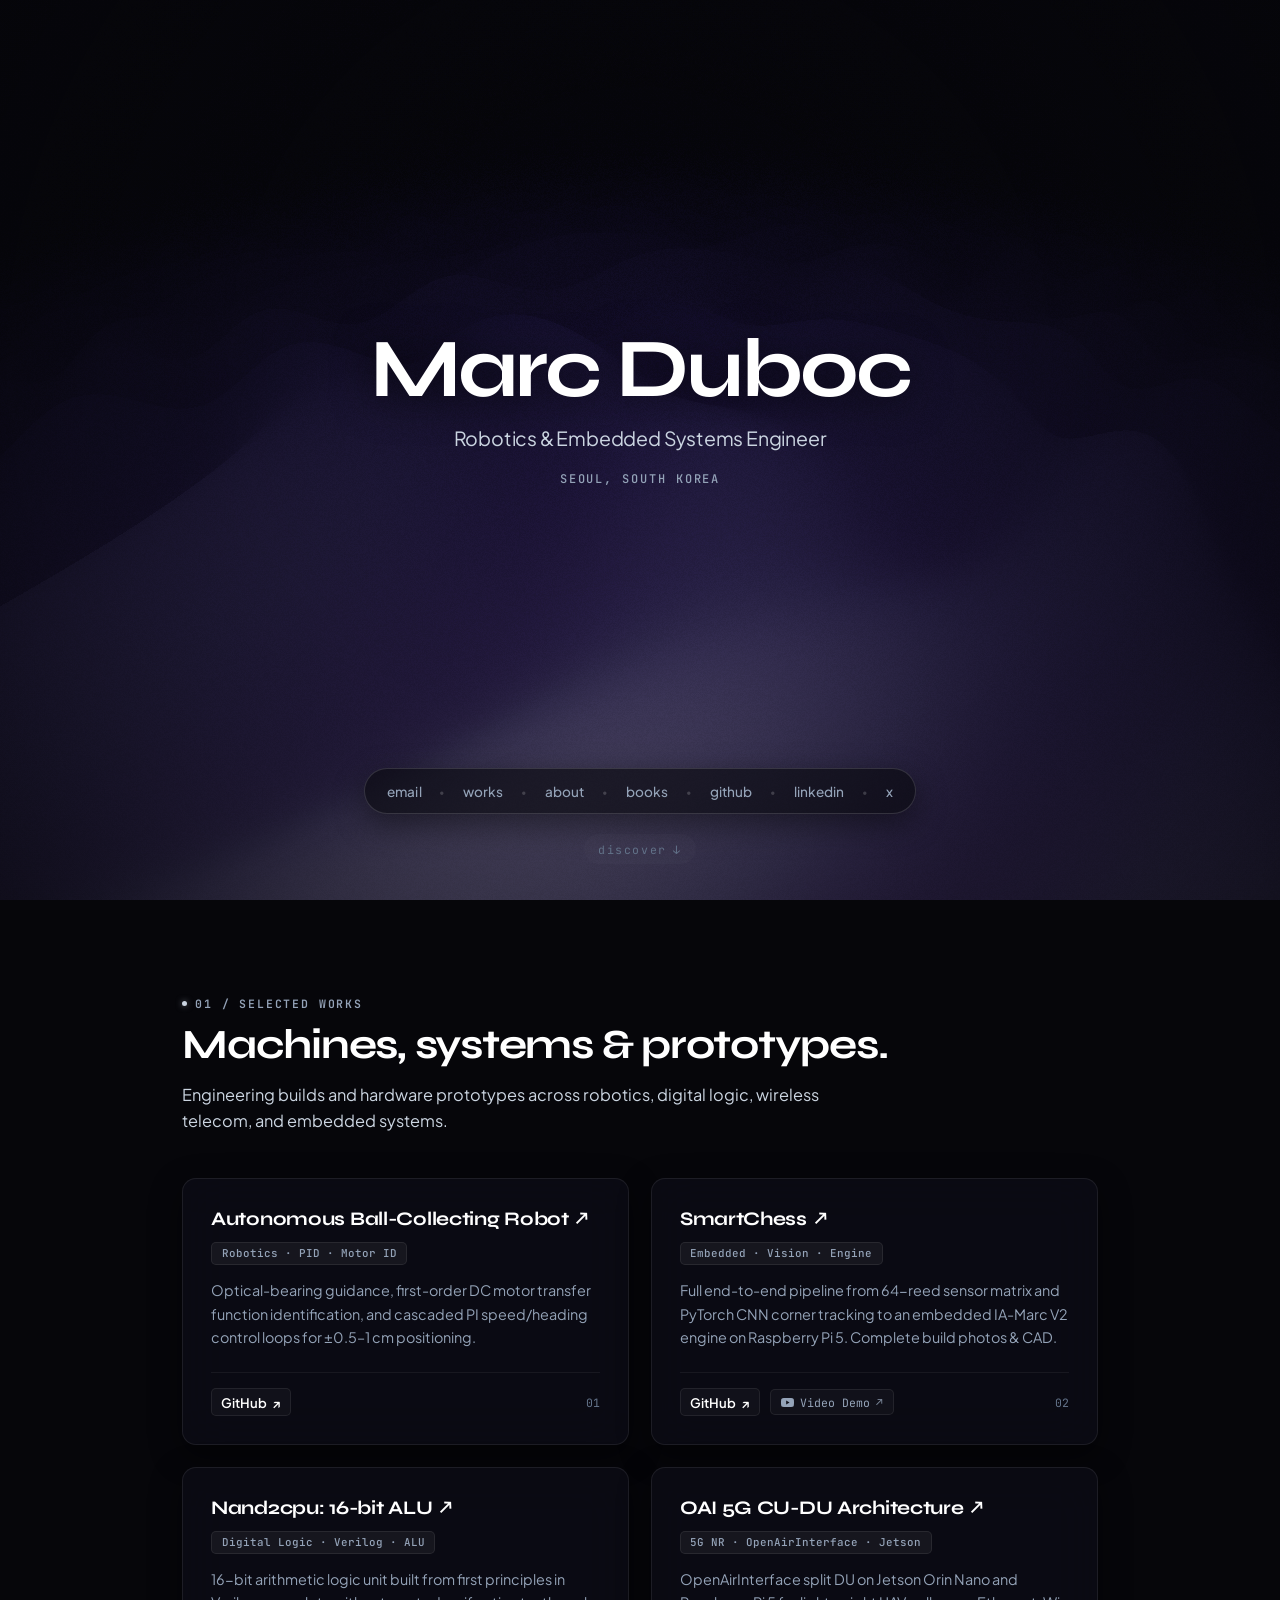
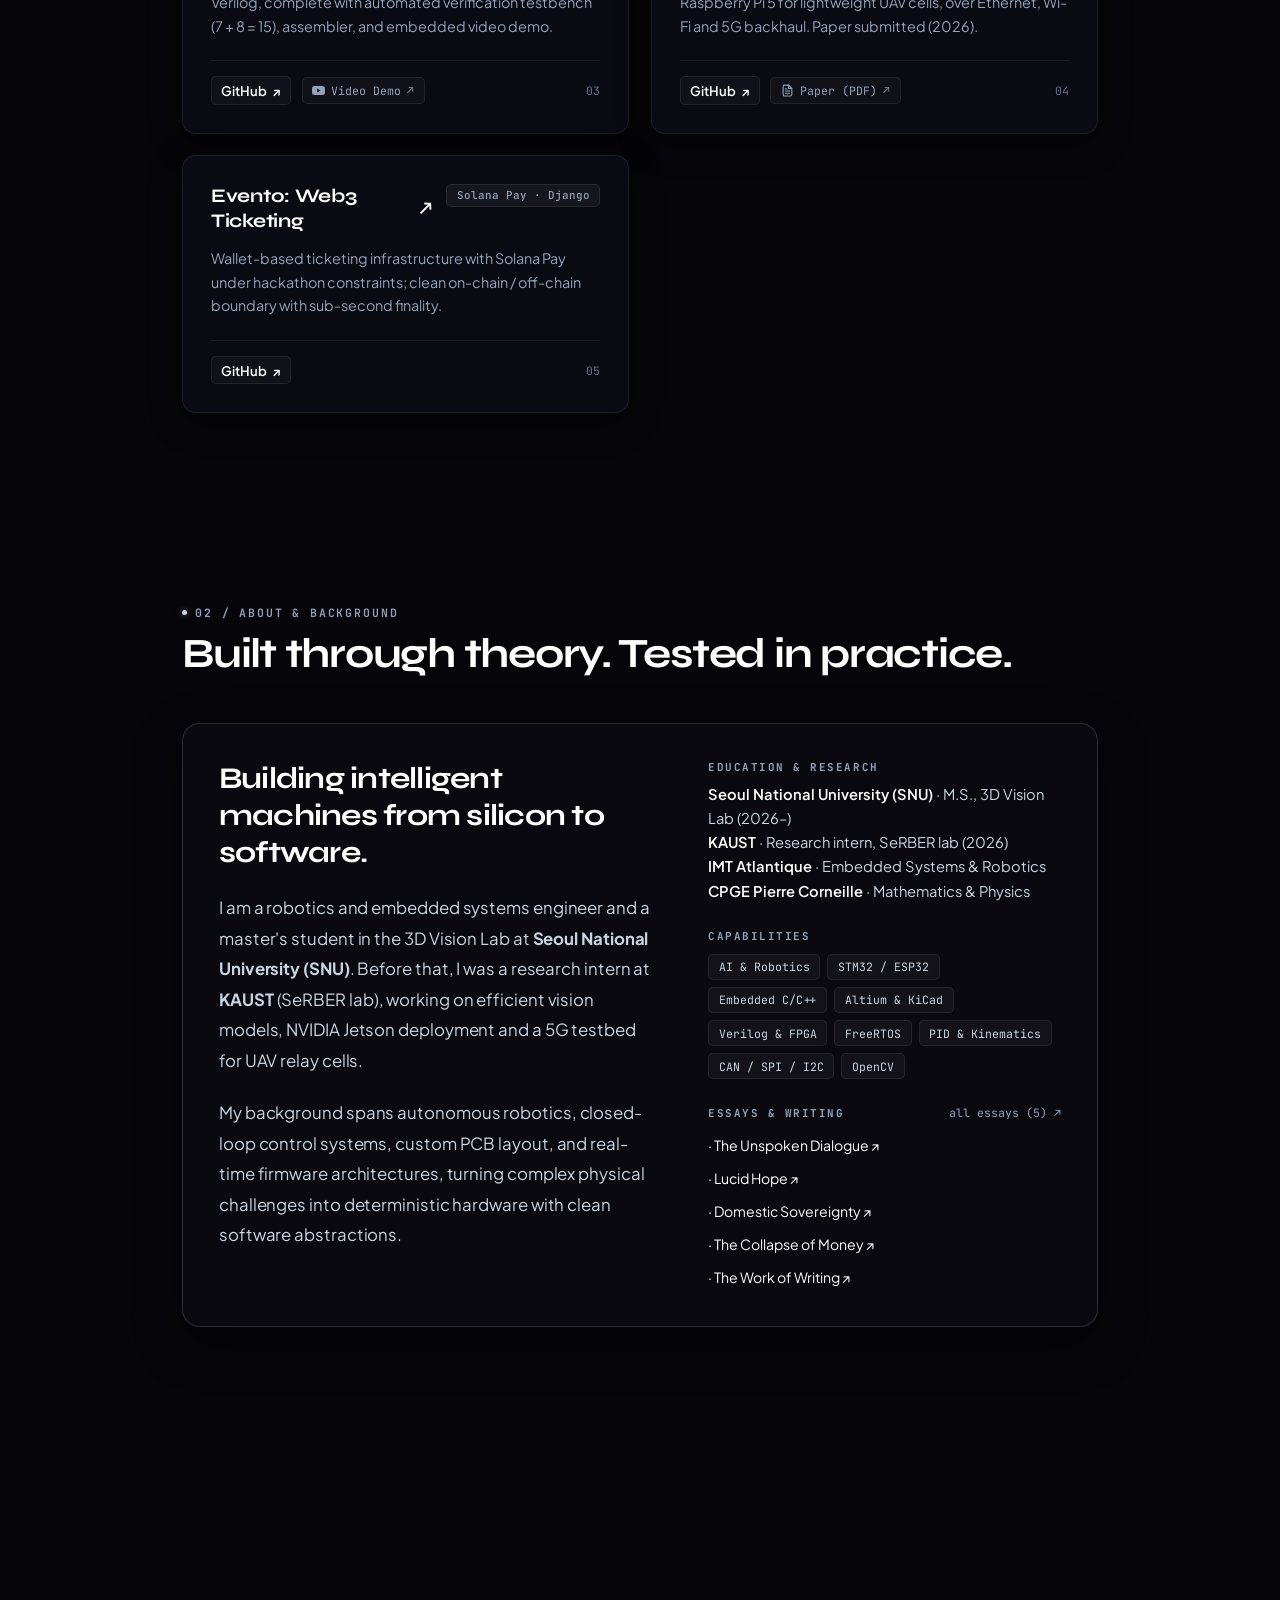
==== commit 2306ddae: "Update headline, SNU and KAUST roles, projects, contact links and paper" ====
--- a/index.html
+++ b/index.html
@@ -9,24 +9,24 @@
     <meta name="author" content="Marc Duboc" />
 
     <!-- Canonical URL -->
-    <link rel="canonical" href="https://promaa.tech/" />
+    <link rel="canonical" href="https://promaa.live/" />
 
     <!-- Open Graph / Facebook / LinkedIn -->
     <meta property="og:type" content="website" />
-    <meta property="og:url" content="https://promaa.tech/" />
+    <meta property="og:url" content="https://promaa.live/" />
     <meta property="og:title" content="Marc Duboc · Robotics & Embedded Systems Engineer" />
     <meta property="og:description" content="Marc Duboc · Robotics and embedded systems engineer. Master's student in the 3D Vision Lab at Seoul National University; previously a research intern at KAUST." />
-    <meta property="og:image" content="https://promaa.tech/assets/images/og.png" />
+    <meta property="og:image" content="https://promaa.live/assets/images/og.png" />
     <meta property="og:image:width" content="1200" />
     <meta property="og:image:height" content="630" />
     <meta property="og:site_name" content="Marc Duboc" />
 
     <!-- Twitter / X -->
     <meta name="twitter:card" content="summary_large_image" />
-    <meta name="twitter:url" content="https://promaa.tech/" />
+    <meta name="twitter:url" content="https://promaa.live/" />
     <meta name="twitter:title" content="Marc Duboc · Robotics & Embedded Systems Engineer" />
     <meta name="twitter:description" content="Marc Duboc · Robotics and embedded systems engineer. Master's student in the 3D Vision Lab at Seoul National University; previously a research intern at KAUST." />
-    <meta name="twitter:image" content="https://promaa.tech/assets/images/og.png" />
+    <meta name="twitter:image" content="https://promaa.live/assets/images/og.png" />
     <meta name="twitter:creator" content="@proma__" />
     <meta name="twitter:site" content="@proma__" />
 
@@ -50,8 +50,8 @@
       "name": "Marc Duboc",
       "jobTitle": "Robotics & Embedded Systems Engineer",
       "email": "mailto:marc.duboc@imt-atlantique.net",
-      "url": "https://promaa.tech/",
-      "image": "https://promaa.tech/assets/images/og.png",
+      "url": "https://promaa.live/",
+      "image": "https://promaa.live/assets/images/og.png",
       "sameAs": [
         "https://github.com/promaaa",
         "https://www.linkedin.com/in/marc-duboc1/",
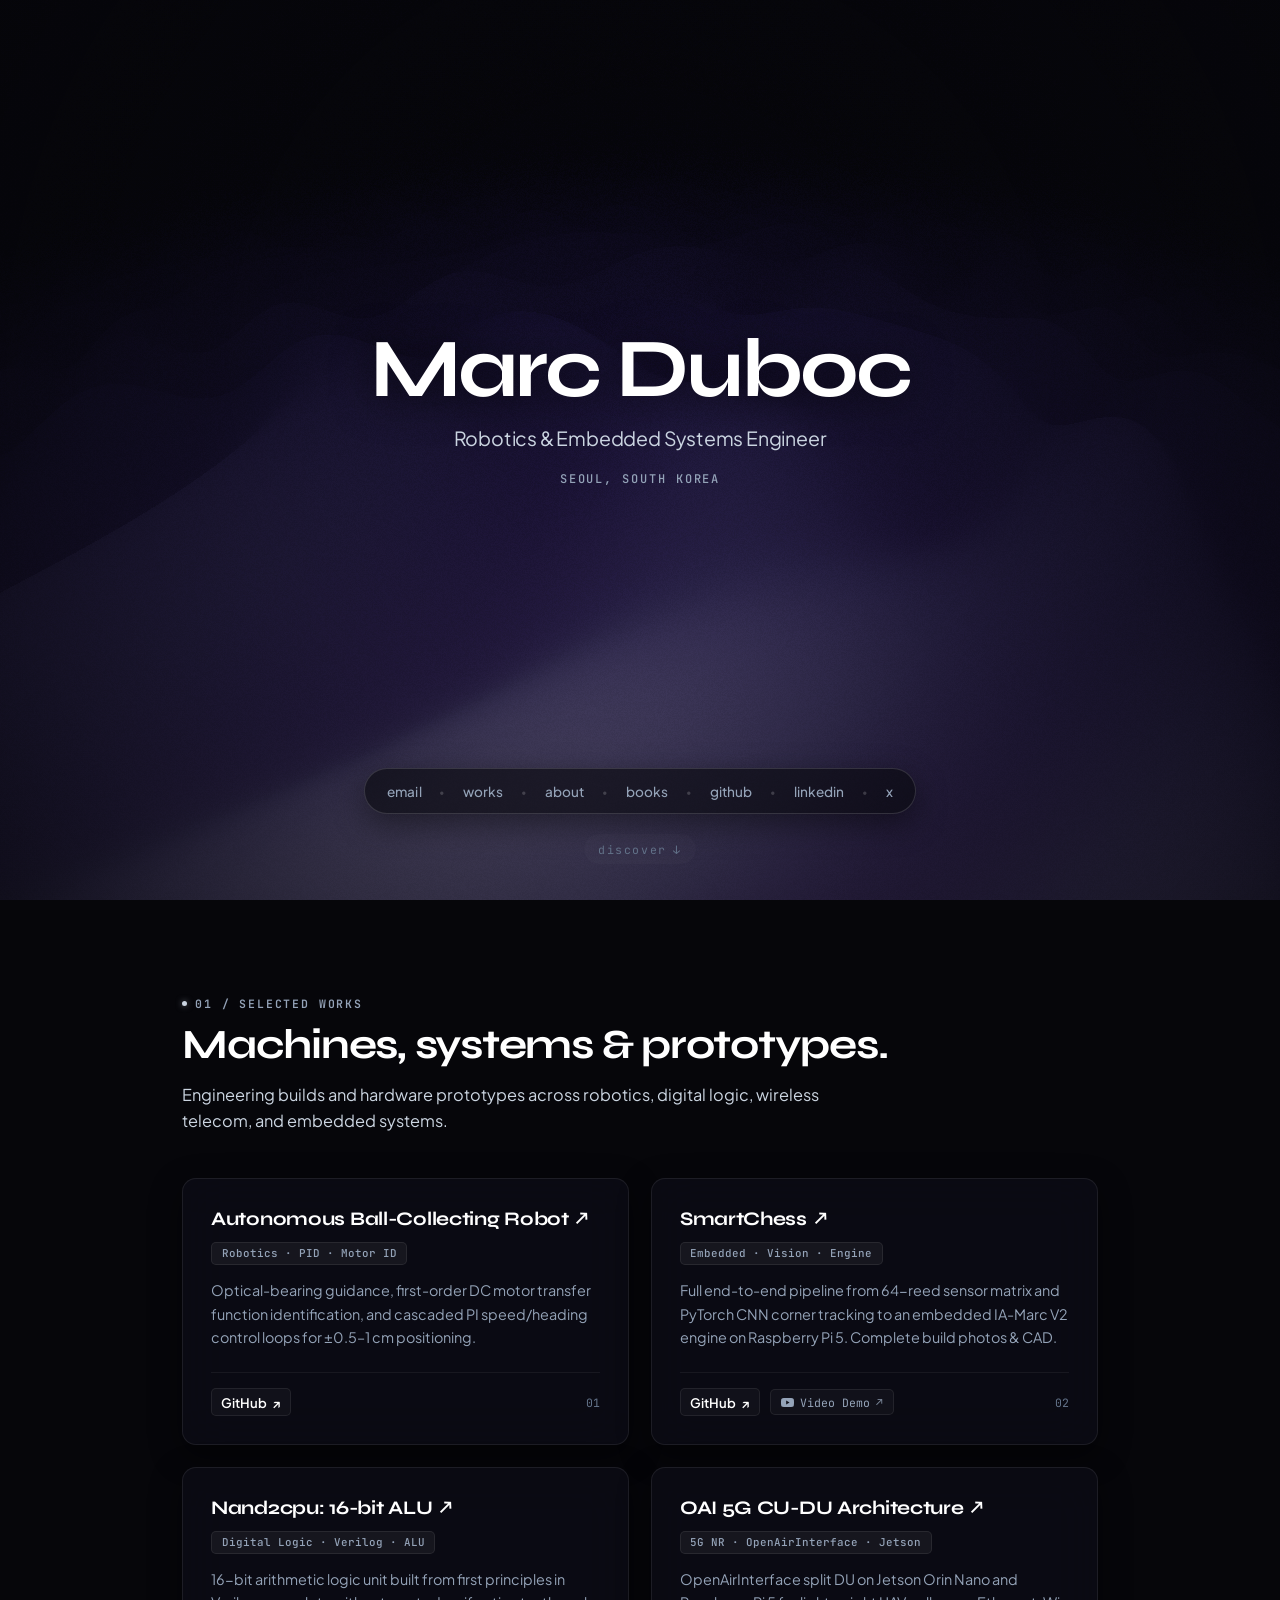
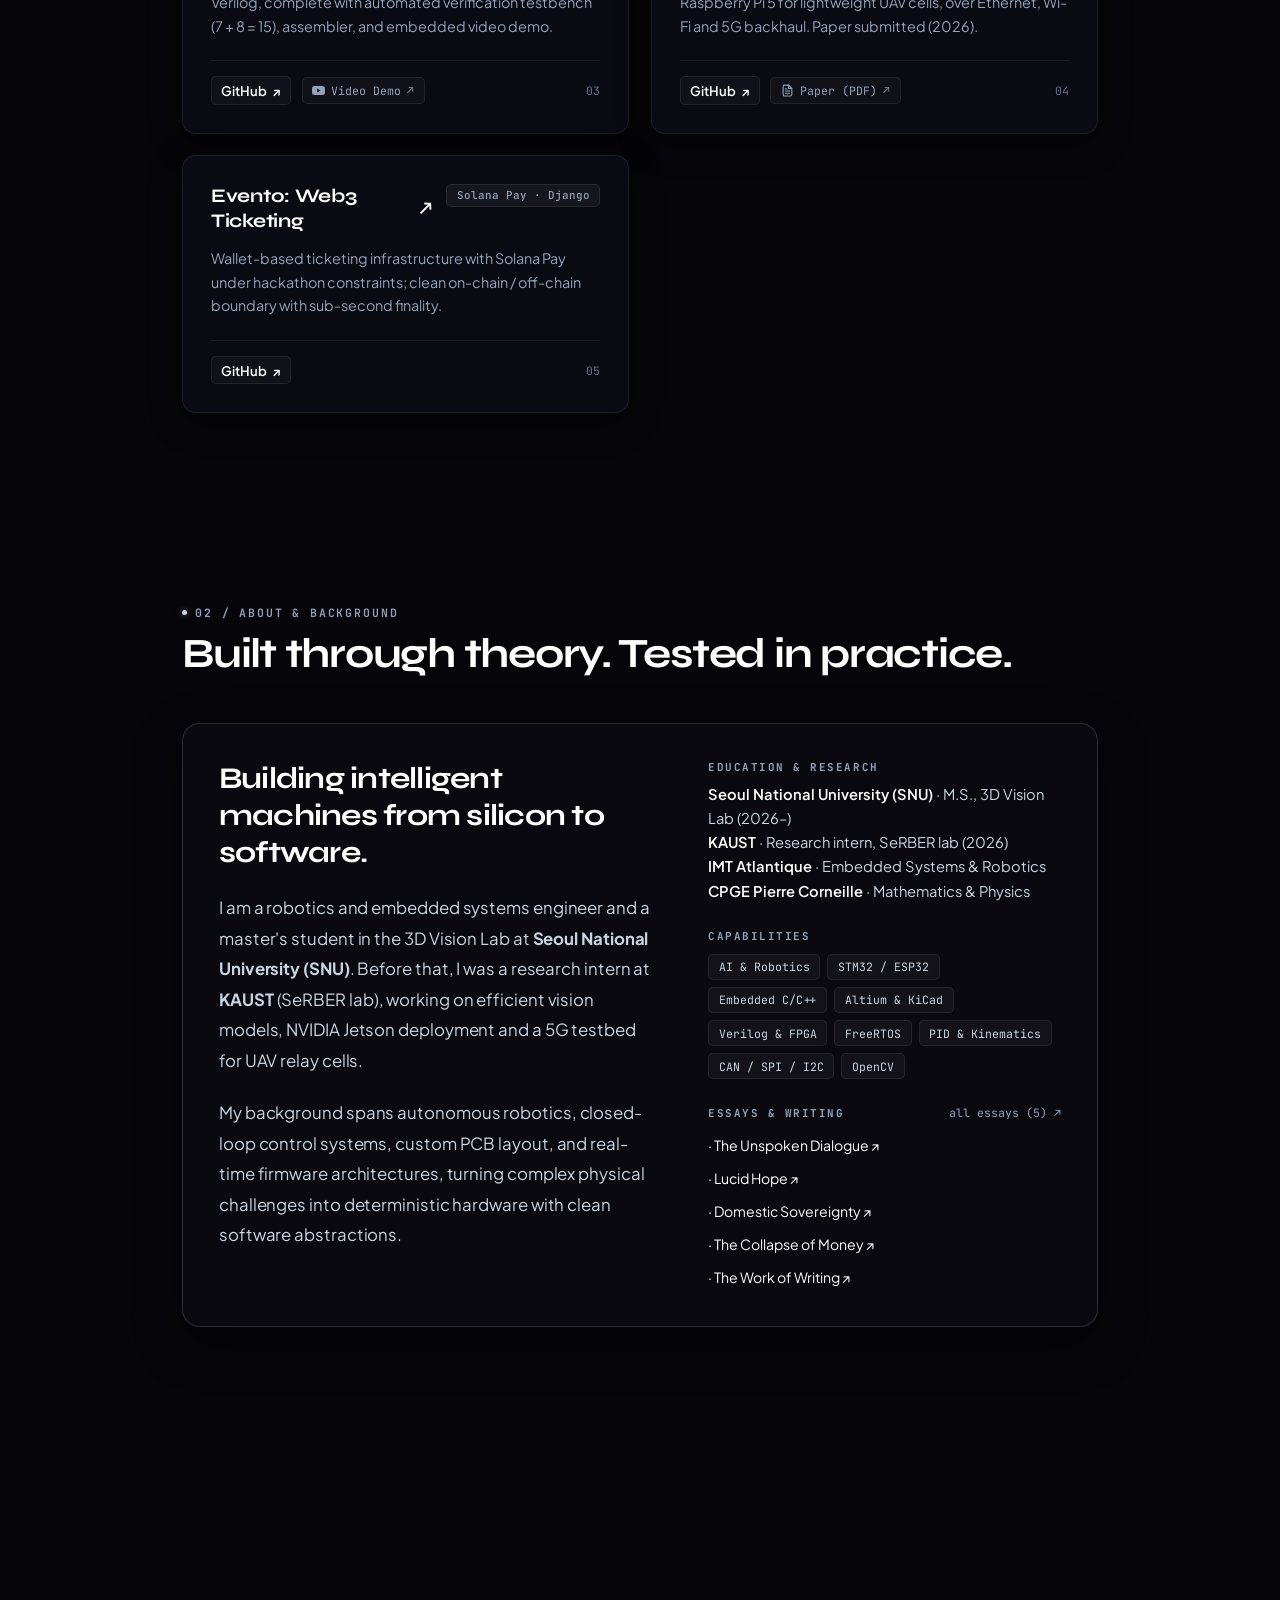
==== commit 548bfc1d: "Remove em dash" ====
--- a/index.html
+++ b/index.html
@@ -9,24 +9,24 @@
     <meta name="author" content="Marc Duboc" />
 
     <!-- Canonical URL -->
-    <link rel="canonical" href="https://promaa.live/" />
+    <link rel="canonical" href="https://promaa.tech/" />
 
     <!-- Open Graph / Facebook / LinkedIn -->
     <meta property="og:type" content="website" />
-    <meta property="og:url" content="https://promaa.live/" />
+    <meta property="og:url" content="https://promaa.tech/" />
     <meta property="og:title" content="Marc Duboc · Robotics & Embedded Systems Engineer" />
     <meta property="og:description" content="Marc Duboc · Robotics and embedded systems engineer. Master's student in the 3D Vision Lab at Seoul National University; previously a research intern at KAUST." />
-    <meta property="og:image" content="https://promaa.live/assets/images/og.png" />
+    <meta property="og:image" content="https://promaa.tech/assets/images/og.png" />
     <meta property="og:image:width" content="1200" />
     <meta property="og:image:height" content="630" />
     <meta property="og:site_name" content="Marc Duboc" />
 
     <!-- Twitter / X -->
     <meta name="twitter:card" content="summary_large_image" />
-    <meta name="twitter:url" content="https://promaa.live/" />
+    <meta name="twitter:url" content="https://promaa.tech/" />
     <meta name="twitter:title" content="Marc Duboc · Robotics & Embedded Systems Engineer" />
     <meta name="twitter:description" content="Marc Duboc · Robotics and embedded systems engineer. Master's student in the 3D Vision Lab at Seoul National University; previously a research intern at KAUST." />
-    <meta name="twitter:image" content="https://promaa.live/assets/images/og.png" />
+    <meta name="twitter:image" content="https://promaa.tech/assets/images/og.png" />
     <meta name="twitter:creator" content="@proma__" />
     <meta name="twitter:site" content="@proma__" />
 
@@ -50,8 +50,8 @@
       "name": "Marc Duboc",
       "jobTitle": "Robotics & Embedded Systems Engineer",
       "email": "mailto:marc.duboc@imt-atlantique.net",
-      "url": "https://promaa.live/",
-      "image": "https://promaa.live/assets/images/og.png",
+      "url": "https://promaa.tech/",
+      "image": "https://promaa.tech/assets/images/og.png",
       "sameAs": [
         "https://github.com/promaaa",
         "https://www.linkedin.com/in/marc-duboc1/",
@@ -673,7 +673,7 @@
           <h2 class="montecristo-parchment-title">Wait and Hope.</h2>
 
           <div class="montecristo-signature-row">
-            <span class="montecristo-signature">— Alexandre Dumas · The Count of Monte Cristo</span>
+            <span class="montecristo-signature">Alexandre Dumas · The Count of Monte Cristo</span>
             <button class="montecristo-wax-btn" onclick="closeMontecristoModal()">
               <span>✦ Close / Esc ✦</span>
             </button>
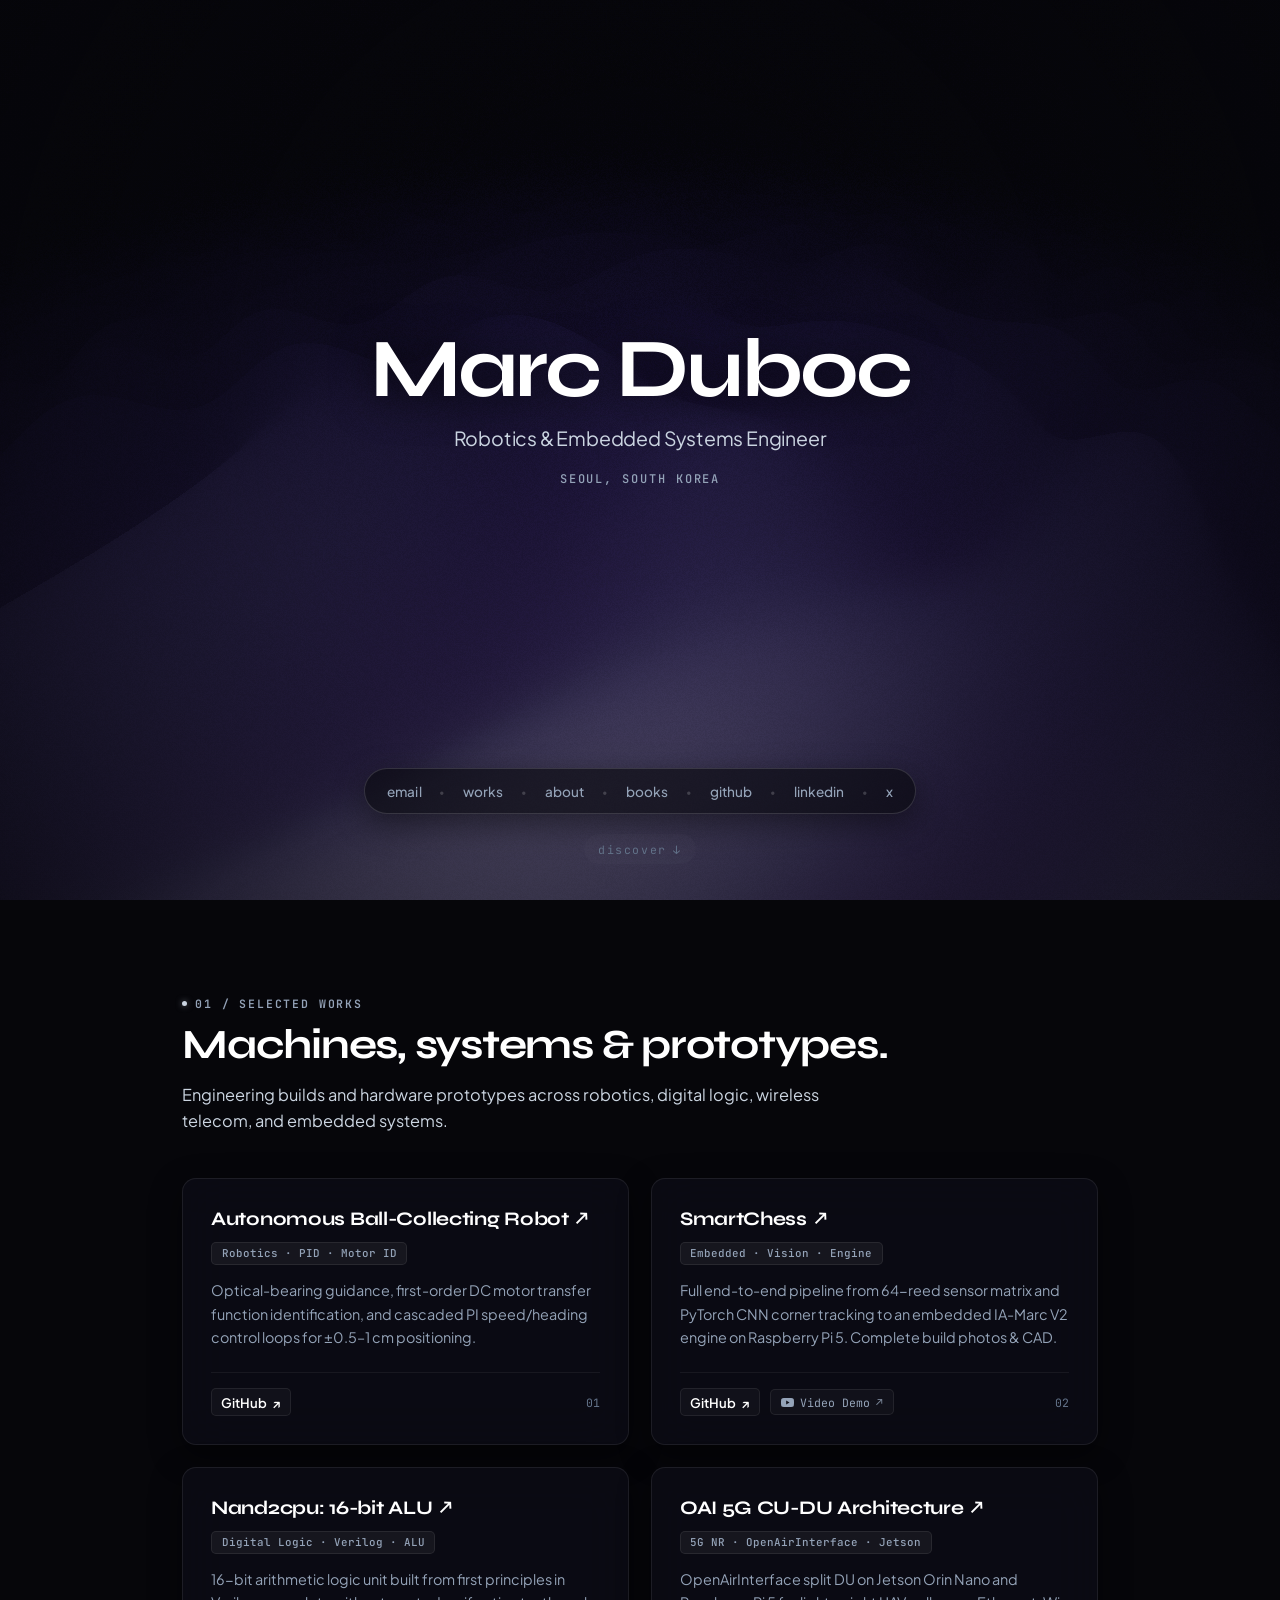
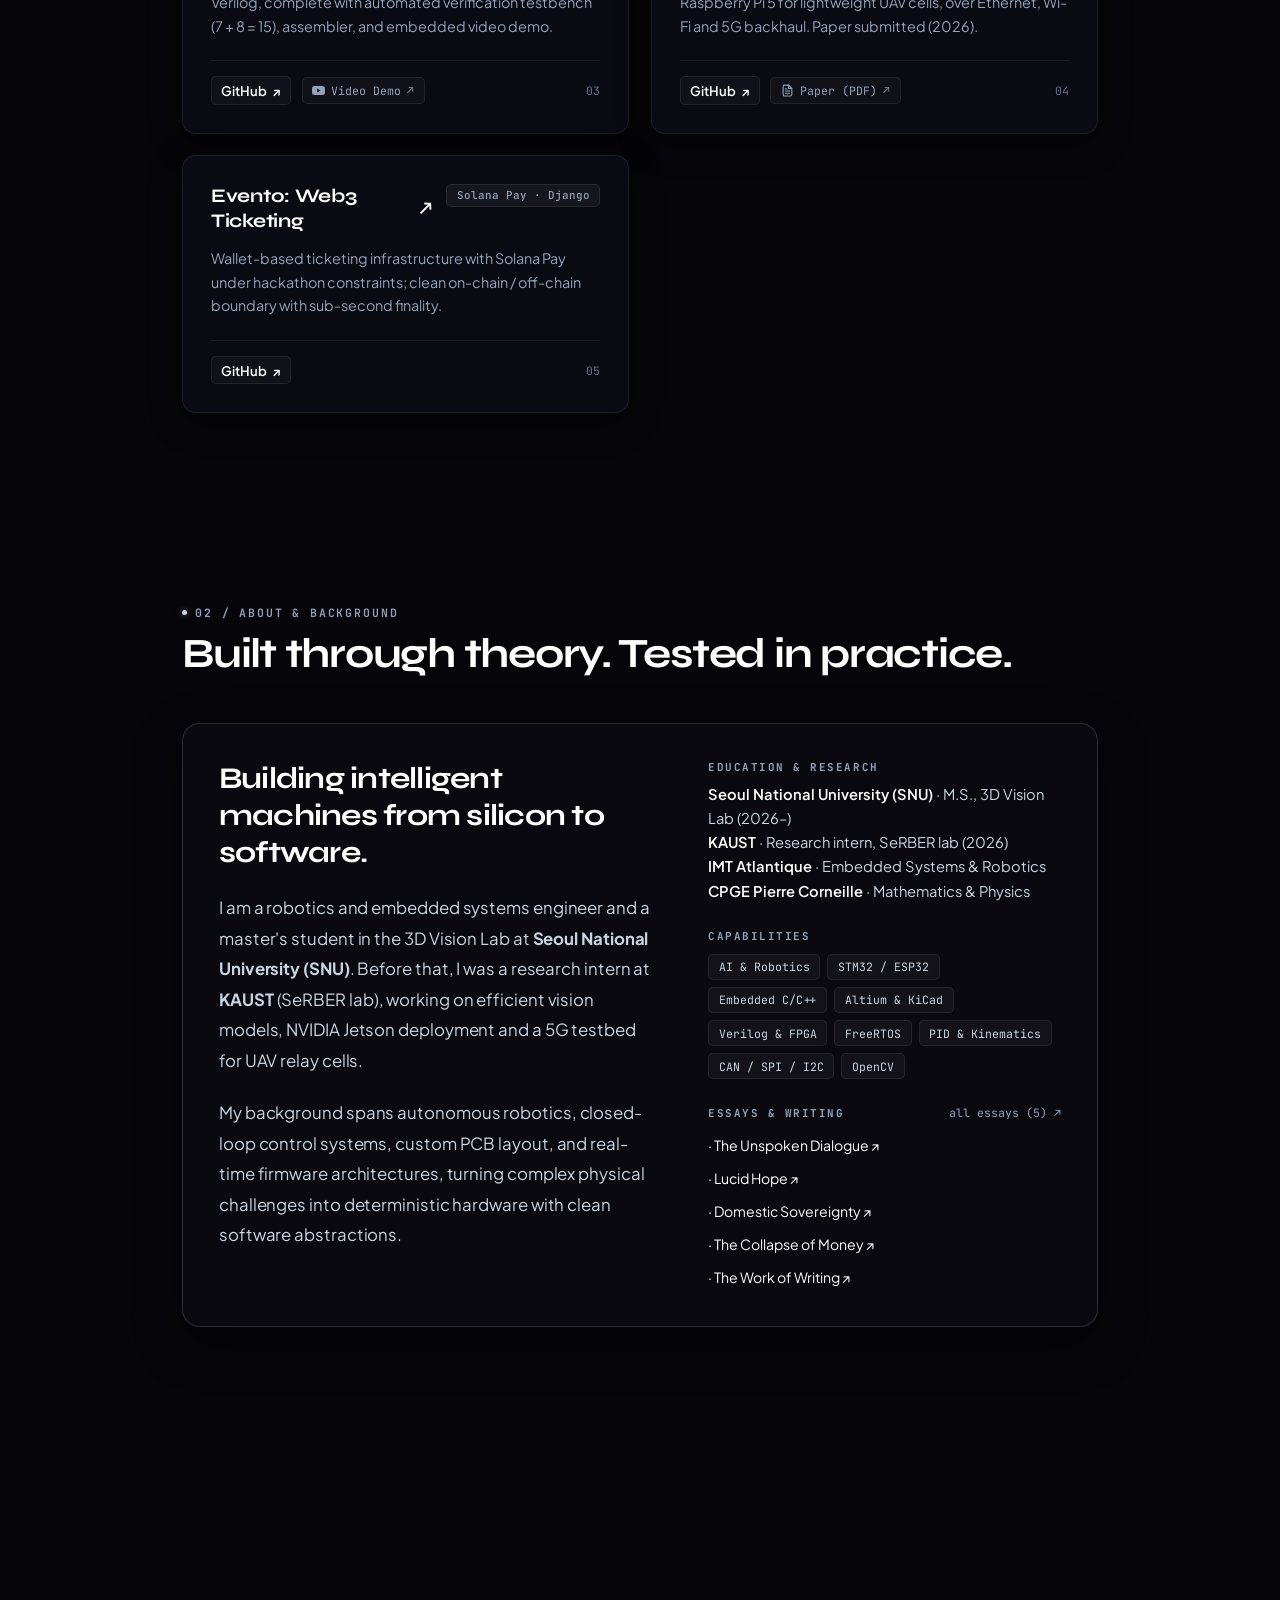
==== commit 599125b6: "Link the 5G testbed card to oai-cu-du-lab" ====
--- a/index.html
+++ b/index.html
@@ -309,12 +309,12 @@
             </article>
 
             <!-- 04: OAI 5G CU-DU Lab -->
-            <article class="work-card" data-href="https://github.com/promaaa/kaust-5G-research">
+            <article class="work-card" data-href="https://github.com/promaaa/oai-cu-du-lab">
               <div>
                 <div class="work-card-top">
                   <h3 class="work-card-title">
                     <a
-                      href="https://github.com/promaaa/kaust-5G-research"
+                      href="https://github.com/promaaa/oai-cu-du-lab"
                       target="_blank"
                       rel="noopener noreferrer"
                       class="work-card-title-link"
@@ -332,7 +332,7 @@
               <div class="work-card-footer">
                 <div class="work-card-actions">
                   <a
-                    href="https://github.com/promaaa/kaust-5G-research"
+                    href="https://github.com/promaaa/oai-cu-du-lab"
                     target="_blank"
                     rel="noopener noreferrer"
                     class="work-card-link-text"
